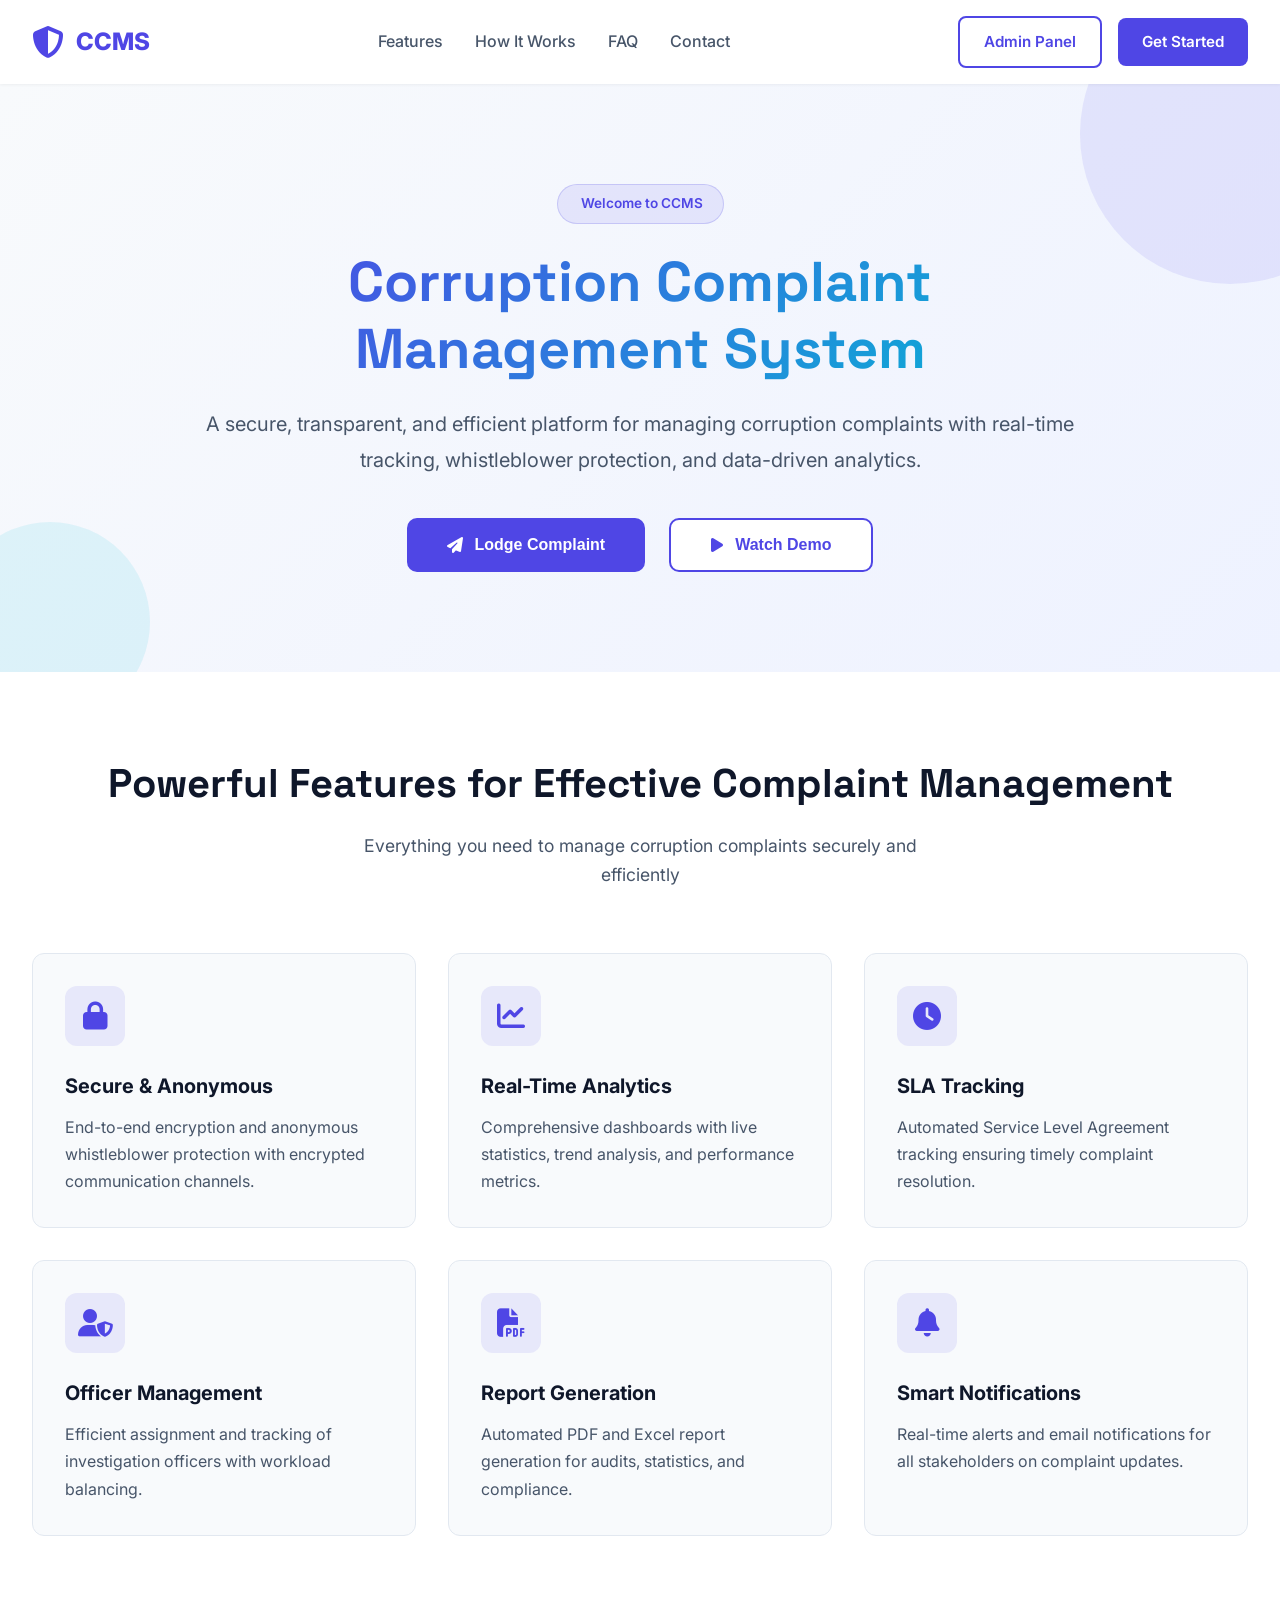
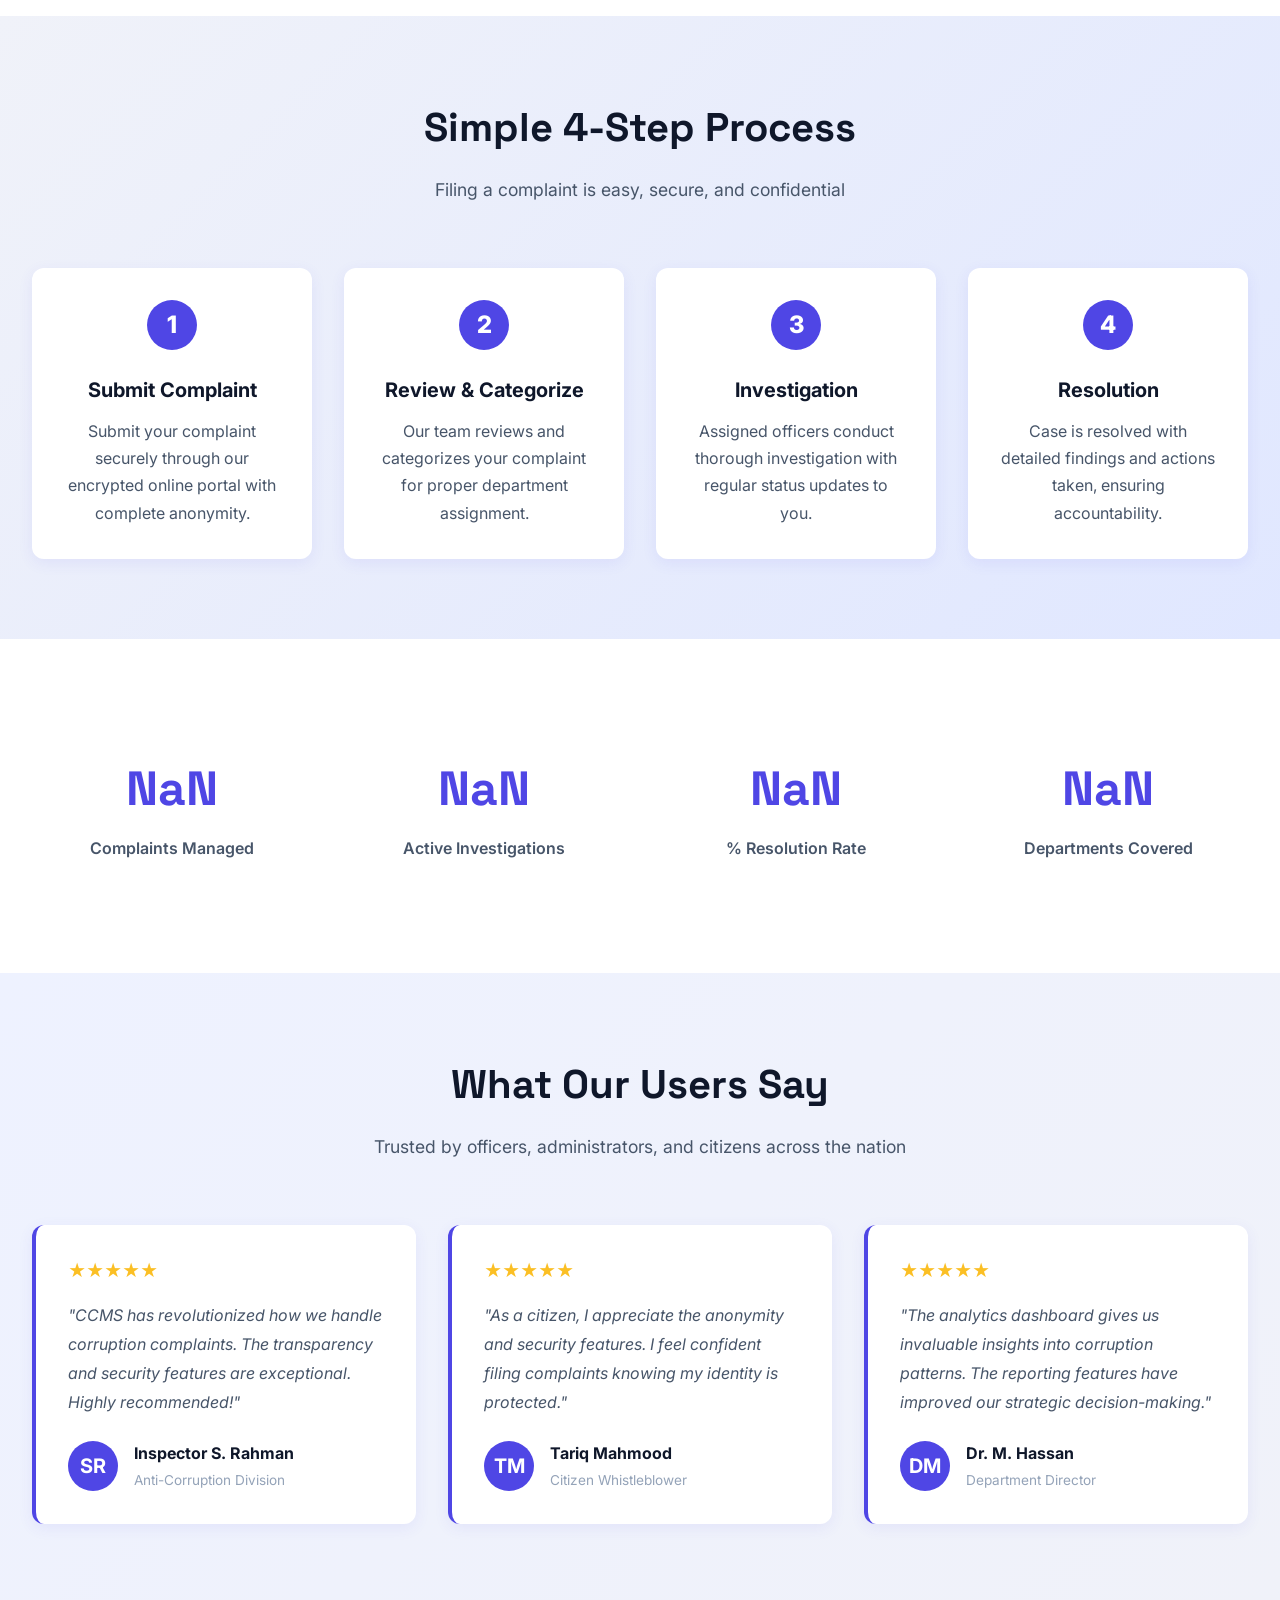
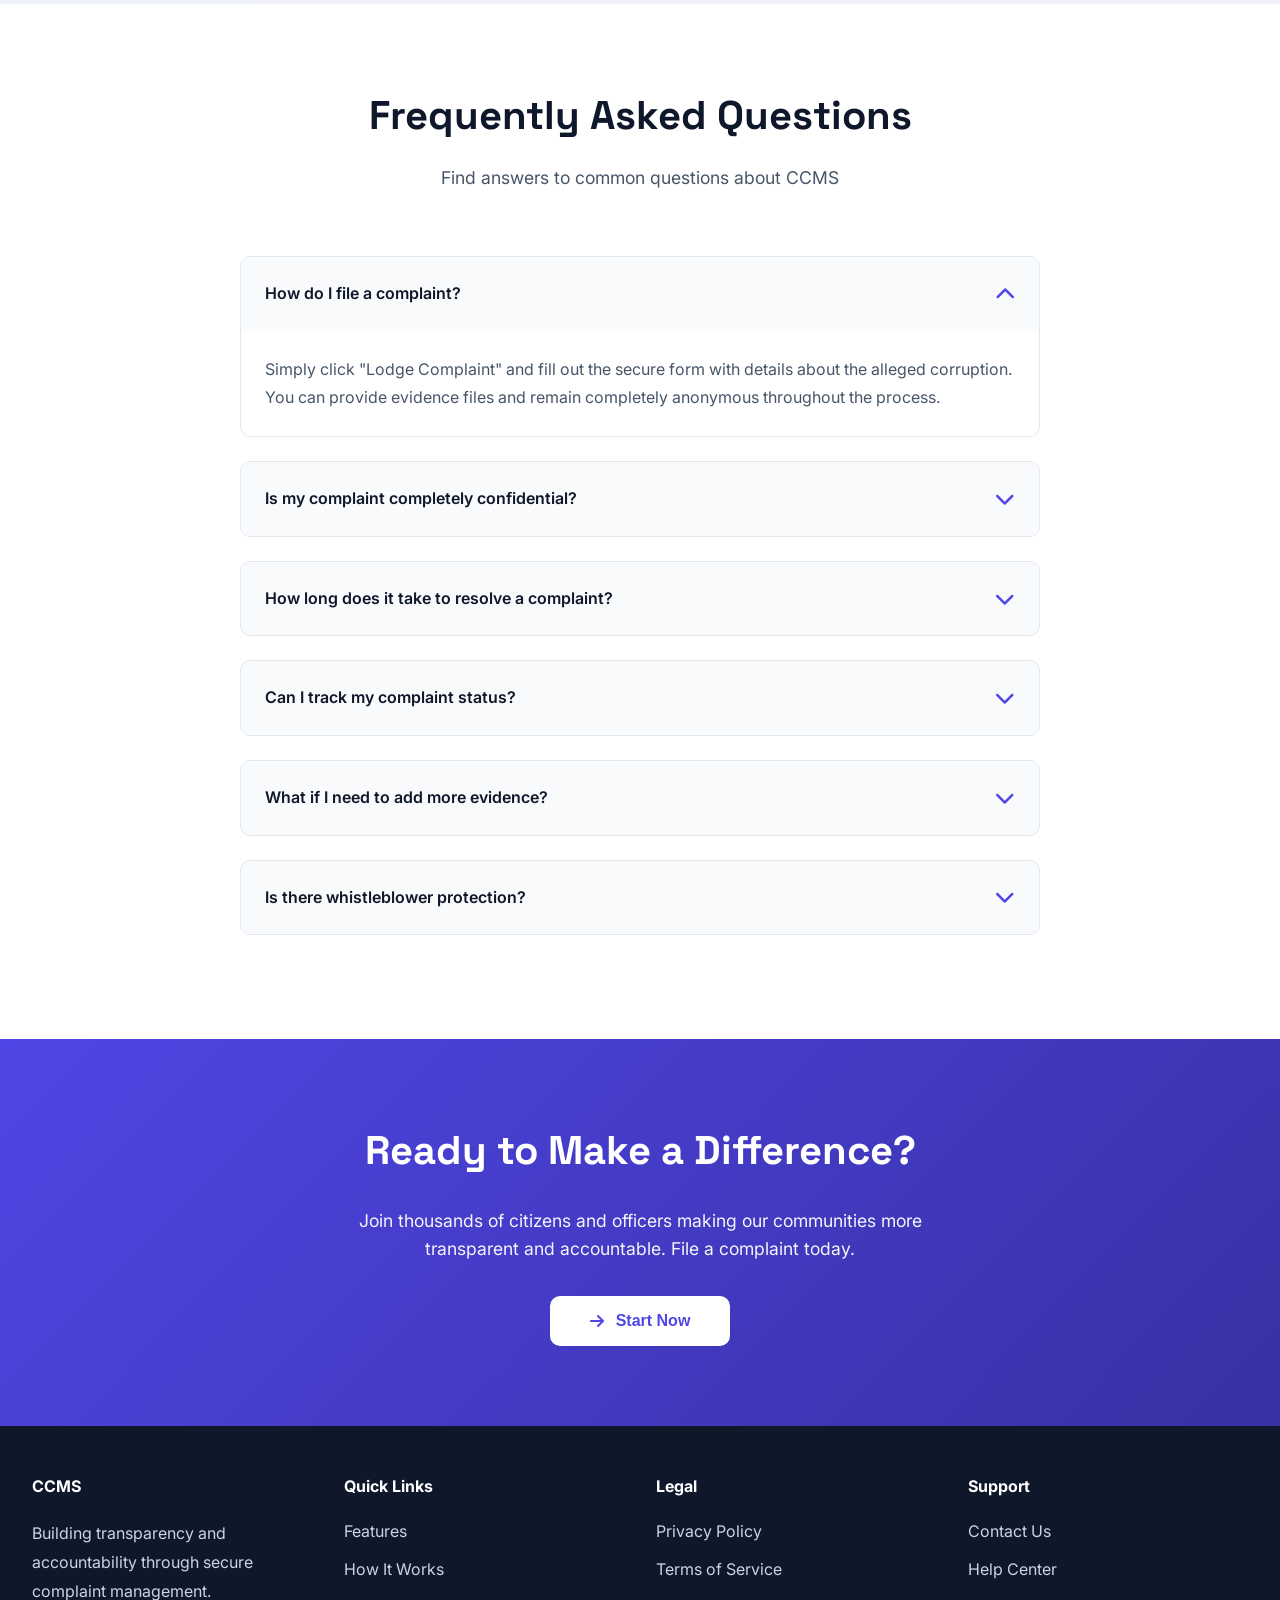
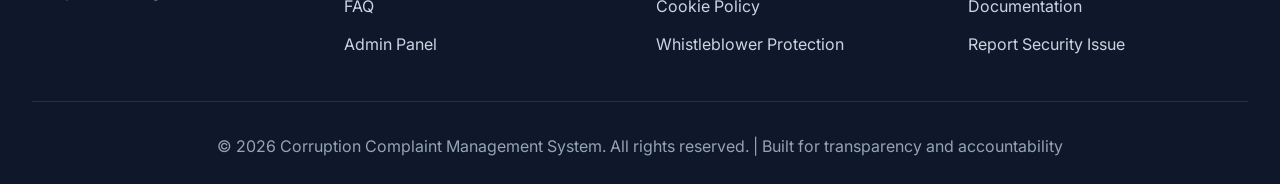
==== index.html @ 70c21d73 "New repo" ====
<!DOCTYPE html>
<html lang="en">
<head>
    <meta charset="UTF-8">
    <meta name="viewport" content="width=device-width, initial-scale=1.0">
    <title>CCMS - Corruption Complaint Management System</title>
    <meta name="description" content="A secure, transparent, and efficient platform for managing and tracking corruption complaints with real-time analytics and secure whistleblower protection.">
    
    <!-- Google Fonts -->
    <link rel="preconnect" href="https://fonts.googleapis.com">
    <link rel="preconnect" href="https://fonts.gstatic.com" crossorigin>
    <link href="https://fonts.googleapis.com/css2?family=Inter:wght@300;400;500;600;700;800;900&family=Space+Grotesk:wght@400;500;600;700&display=swap" rel="stylesheet">
    
    <!-- Font Awesome Icons -->
    <link rel="stylesheet" href="https://cdnjs.cloudflare.com/ajax/libs/font-awesome/6.4.2/css/all.min.css">
    
    <style>
        * {
            margin: 0;
            padding: 0;
            box-sizing: border-box;
        }

        :root {
            --primary: #4f46e5;
            --primary-dark: #3730a3;
            --secondary: #06b6d4;
            --accent: #f43f5e;
            --dark: #0f172a;
            --dark-2: #1e293b;
            --light: #f8fafc;
            --light-2: #e2e8f0;
            --text-1: #0f172a;
            --text-2: #475569;
            --text-3: #94a3b8;
            --success: #10b981;
            --warning: #f59e0b;
            --danger: #f43f5e;
        }

        html {
            scroll-behavior: smooth;
        }

        body {
            font-family: 'Inter', sans-serif;
            color: var(--text-1);
            background: #ffffff;
            line-height: 1.6;
        }

        /* ════════════════════ HEADER/NAVBAR ════════════════════ */
        header {
            background: #ffffff;
            box-shadow: 0 1px 3px rgba(0, 0, 0, 0.05);
            position: sticky;
            top: 0;
            z-index: 1000;
            transition: all 0.3s ease;
        }

        header.scrolled {
            box-shadow: 0 4px 20px rgba(79, 70, 229, 0.1);
        }

        .navbar {
            max-width: 1280px;
            margin: 0 auto;
            display: flex;
            justify-content: space-between;
            align-items: center;
            padding: 1rem 2rem;
        }

        .logo {
            display: flex;
            align-items: center;
            gap: 0.75rem;
            font-size: 1.5rem;
            font-weight: 800;
            color: var(--primary);
            text-decoration: none;
        }

        .logo i {
            font-size: 2rem;
        }

        .nav-links {
            display: flex;
            gap: 2rem;
            list-style: none;
            align-items: center;
        }

        .nav-links a {
            color: var(--text-2);
            text-decoration: none;
            font-weight: 500;
            transition: color 0.3s ease;
            position: relative;
        }

        .nav-links a:hover {
            color: var(--primary);
        }

        .nav-links a::after {
            content: '';
            position: absolute;
            bottom: -5px;
            left: 0;
            width: 0;
            height: 2px;
            background: var(--primary);
            transition: width 0.3s ease;
        }

        .nav-links a:hover::after {
            width: 100%;
        }

        .auth-buttons {
            display: flex;
            gap: 1rem;
            align-items: center;
        }

        .btn {
            padding: 0.75rem 1.5rem;
            border-radius: 8px;
            font-size: 0.95rem;
            font-weight: 600;
            border: none;
            cursor: pointer;
            transition: all 0.3s ease;
            text-decoration: none;
            display: inline-block;
        }

        .btn-primary {
            background: var(--primary);
            color: #fff;
        }

        .btn-primary:hover {
            background: var(--primary-dark);
            transform: translateY(-2px);
            box-shadow: 0 8px 20px rgba(79, 70, 229, 0.3);
        }

        .btn-secondary {
            background: transparent;
            color: var(--primary);
            border: 2px solid var(--primary);
        }

        .btn-secondary:hover {
            background: var(--primary);
            color: #fff;
        }

        .menu-toggle {
            display: none;
            background: none;
            border: none;
            font-size: 1.5rem;
            cursor: pointer;
            color: var(--text-1);
        }

        /* ════════════════════ HERO SECTION ════════════════════ */
        .hero {
            background: linear-gradient(135deg, #f8fafc 0%, #eef2ff 100%);
            padding: 100px 2rem;
            text-align: center;
            position: relative;
            overflow: hidden;
        }

        .hero::before {
            content: '';
            position: absolute;
            width: 300px;
            height: 300px;
            background: rgba(79, 70, 229, 0.1);
            border-radius: 50%;
            top: -100px;
            right: -100px;
            z-index: 0;
        }

        .hero::after {
            content: '';
            position: absolute;
            width: 200px;
            height: 200px;
            background: rgba(6, 182, 212, 0.1);
            border-radius: 50%;
            bottom: -50px;
            left: -50px;
            z-index: 0;
        }

        .hero-content {
            max-width: 900px;
            margin: 0 auto;
            position: relative;
            z-index: 1;
            animation: fadeInUp 0.8s ease;
        }

        .hero-badge {
            display: inline-block;
            background: rgba(79, 70, 229, 0.1);
            color: var(--primary);
            padding: 0.5rem 1.25rem;
            border-radius: 50px;
            font-size: 0.85rem;
            font-weight: 600;
            margin-bottom: 1.5rem;
            border: 1px solid rgba(79, 70, 229, 0.2);
        }

        .hero h1 {
            font-family: 'Space Grotesk', sans-serif;
            font-size: 3.5rem;
            font-weight: 800;
            margin-bottom: 1.5rem;
            line-height: 1.2;
            background: linear-gradient(135deg, var(--primary) 0%, var(--secondary) 100%);
            -webkit-background-clip: text;
            -webkit-text-fill-color: transparent;
            background-clip: text;
        }

        .hero p {
            font-size: 1.25rem;
            color: var(--text-2);
            margin-bottom: 2.5rem;
            line-height: 1.8;
        }

        .hero-buttons {
            display: flex;
            gap: 1.5rem;
            justify-content: center;
            flex-wrap: wrap;
        }

        .cta-button {
            padding: 1rem 2.5rem;
            font-size: 1rem;
            font-weight: 600;
            border-radius: 10px;
            border: none;
            cursor: pointer;
            transition: all 0.3s ease;
            text-decoration: none;
            display: inline-flex;
            align-items: center;
            gap: 0.75rem;
        }

        .cta-primary {
            background: var(--primary);
            color: #fff;
        }

        .cta-primary:hover {
            background: var(--primary-dark);
            transform: translateY(-3px);
            box-shadow: 0 12px 30px rgba(79, 70, 229, 0.4);
        }

        .cta-secondary {
            background: #fff;
            color: var(--primary);
            border: 2px solid var(--primary);
        }

        .cta-secondary:hover {
            background: rgba(79, 70, 229, 0.05);
            transform: translateY(-3px);
        }

        /* ════════════════════ FEATURES SECTION ════════════════════ */
        .features {
            padding: 80px 2rem;
            background: #fff;
        }

        .section-title {
            text-align: center;
            margin-bottom: 4rem;
        }

        .section-title h2 {
            font-family: 'Space Grotesk', sans-serif;
            font-size: 2.5rem;
            font-weight: 800;
            color: var(--text-1);
            margin-bottom: 1rem;
        }

        .section-title p {
            font-size: 1.1rem;
            color: var(--text-2);
            max-width: 600px;
            margin: 0 auto;
        }

        .features-grid {
            max-width: 1280px;
            margin: 0 auto;
            display: grid;
            grid-template-columns: repeat(auto-fit, minmax(300px, 1fr));
            gap: 2rem;
        }

        .feature-card {
            background: #f8fafc;
            padding: 2rem;
            border-radius: 12px;
            border: 1px solid var(--light-2);
            transition: all 0.3s ease;
            cursor: pointer;
        }

        .feature-card:hover {
            transform: translateY(-8px);
            box-shadow: 0 15px 40px rgba(79, 70, 229, 0.1);
            border-color: var(--primary);
        }

        .feature-icon {
            width: 60px;
            height: 60px;
            background: rgba(79, 70, 229, 0.1);
            border-radius: 12px;
            display: flex;
            align-items: center;
            justify-content: center;
            font-size: 1.75rem;
            color: var(--primary);
            margin-bottom: 1.5rem;
        }

        .feature-card h3 {
            font-size: 1.25rem;
            font-weight: 700;
            margin-bottom: 0.75rem;
            color: var(--text-1);
        }

        .feature-card p {
            color: var(--text-2);
            line-height: 1.7;
        }

        /* ════════════════════ HOW IT WORKS ════════════════════ */
        .how-it-works {
            padding: 80px 2rem;
            background: linear-gradient(135deg, #f0f2f9 0%, #e0e7ff 100%);
        }

        .steps-container {
            max-width: 1280px;
            margin: 0 auto;
            display: grid;
            grid-template-columns: repeat(auto-fit, minmax(250px, 1fr));
            gap: 2rem;
            position: relative;
        }

        .step {
            background: #fff;
            padding: 2rem;
            border-radius: 12px;
            text-align: center;
            position: relative;
            z-index: 1;
            box-shadow: 0 4px 15px rgba(79, 70, 229, 0.08);
        }

        .step-number {
            width: 50px;
            height: 50px;
            background: var(--primary);
            color: #fff;
            border-radius: 50%;
            display: flex;
            align-items: center;
            justify-content: center;
            font-size: 1.5rem;
            font-weight: 800;
            margin: 0 auto 1.5rem;
        }

        .step h3 {
            font-size: 1.25rem;
            font-weight: 700;
            margin-bottom: 0.75rem;
            color: var(--text-1);
        }

        .step p {
            color: var(--text-2);
            line-height: 1.7;
        }

        /* ════════════════════ STATS SECTION ════════════════════ */
        .stats {
            padding: 80px 2rem;
            background: #fff;
        }

        .stats-grid {
            max-width: 1280px;
            margin: 0 auto;
            display: grid;
            grid-template-columns: repeat(auto-fit, minmax(250px, 1fr));
            gap: 2rem;
        }

        .stat-card {
            text-align: center;
            padding: 2rem;
        }

        .stat-number {
            font-size: 3rem;
            font-weight: 800;
            color: var(--primary);
            margin-bottom: 0.5rem;
            font-family: 'Space Grotesk', sans-serif;
        }

        .stat-label {
            color: var(--text-2);
            font-size: 1rem;
            font-weight: 600;
        }

        /* ════════════════════ TESTIMONIALS ════════════════════ */
        .testimonials {
            padding: 80px 2rem;
            background: linear-gradient(135deg, #eef2ff 0%, #f0f2f9 100%);
        }

        .testimonials-grid {
            max-width: 1280px;
            margin: 0 auto;
            display: grid;
            grid-template-columns: repeat(auto-fit, minmax(300px, 1fr));
            gap: 2rem;
        }

        .testimonial-card {
            background: #fff;
            padding: 2rem;
            border-radius: 12px;
            box-shadow: 0 4px 15px rgba(79, 70, 229, 0.08);
            border-left: 4px solid var(--primary);
        }

        .stars {
            color: #fbbf24;
            margin-bottom: 1rem;
            font-size: 1.1rem;
        }

        .testimonial-text {
            color: var(--text-2);
            margin-bottom: 1.5rem;
            line-height: 1.8;
            font-style: italic;
        }

        .testimonial-author {
            display: flex;
            align-items: center;
            gap: 1rem;
        }

        .author-avatar {
            width: 50px;
            height: 50px;
            border-radius: 50%;
            background: var(--primary);
            color: #fff;
            display: flex;
            align-items: center;
            justify-content: center;
            font-weight: 700;
            font-size: 1.25rem;
        }

        .author-info h4 {
            font-weight: 700;
            color: var(--text-1);
            margin-bottom: 0.25rem;
        }

        .author-info p {
            font-size: 0.85rem;
            color: var(--text-3);
        }

        /* ════════════════════ FAQ SECTION ════════════════════ */
        .faq {
            padding: 80px 2rem;
            background: #fff;
        }

        .faq-container {
            max-width: 800px;
            margin: 0 auto;
        }

        .faq-item {
            margin-bottom: 1.5rem;
            border: 1px solid var(--light-2);
            border-radius: 10px;
            overflow: hidden;
        }

        .faq-header {
            background: #f8fafc;
            padding: 1.5rem;
            cursor: pointer;
            display: flex;
            justify-content: space-between;
            align-items: center;
            transition: all 0.3s ease;
            font-weight: 600;
            color: var(--text-1);
        }

        .faq-header:hover {
            background: rgba(79, 70, 229, 0.05);
        }

        .faq-icon {
            font-size: 1.25rem;
            transition: transform 0.3s ease;
            color: var(--primary);
        }

        .faq-item.active .faq-icon {
            transform: rotate(180deg);
        }

        .faq-content {
            max-height: 0;
            overflow: hidden;
            transition: max-height 0.3s ease;
            background: #fff;
        }

        .faq-item.active .faq-content {
            max-height: 500px;
        }

        .faq-text {
            padding: 1.5rem;
            color: var(--text-2);
            line-height: 1.8;
        }

        /* ════════════════════ CTA SECTION ════════════════════ */
        .final-cta {
            padding: 80px 2rem;
            background: linear-gradient(135deg, var(--primary) 0%, var(--primary-dark) 100%);
            color: #fff;
            text-align: center;
        }

        .final-cta h2 {
            font-family: 'Space Grotesk', sans-serif;
            font-size: 2.5rem;
            font-weight: 800;
            margin-bottom: 1.5rem;
        }

        .final-cta p {
            font-size: 1.1rem;
            margin-bottom: 2rem;
            opacity: 0.95;
            max-width: 600px;
            margin-left: auto;
            margin-right: auto;
        }

        .final-cta .cta-button {
            background: #fff;
            color: var(--primary);
        }

        .final-cta .cta-button:hover {
            background: #f8fafc;
            transform: translateY(-3px);
            box-shadow: 0 12px 30px rgba(0, 0, 0, 0.2);
        }

        /* ════════════════════ FOOTER ════════════════════ */
        footer {
            background: var(--dark);
            color: #fff;
            padding: 3rem 2rem 1.5rem;
        }

        .footer-content {
            max-width: 1280px;
            margin: 0 auto;
            display: grid;
            grid-template-columns: repeat(auto-fit, minmax(250px, 1fr));
            gap: 2rem;
            margin-bottom: 2rem;
        }

        .footer-section h4 {
            margin-bottom: 1.25rem;
            font-weight: 700;
        }

        .footer-section ul {
            list-style: none;
        }

        .footer-section ul li {
            margin-bottom: 0.75rem;
        }

        .footer-section a {
            color: #cbd5e1;
            text-decoration: none;
            transition: color 0.3s ease;
        }

        .footer-section a:hover {
            color: var(--primary);
        }

        .footer-bottom {
            border-top: 1px solid rgba(255, 255, 255, 0.1);
            padding-top: 2rem;
            text-align: center;
            color: #94a3b8;
        }

        /* ════════════════════ ANIMATIONS ════════════════════ */
        @keyframes fadeInUp {
            from {
                opacity: 0;
                transform: translateY(30px);
            }
            to {
                opacity: 1;
                transform: translateY(0);
            }
        }

        @keyframes slideIn {
            from {
                opacity: 0;
                transform: translateX(-30px);
            }
            to {
                opacity: 1;
                transform: translateX(0);
            }
        }

        .feature-card {
            animation: fadeInUp 0.6s ease forwards;
        }

        .feature-card:nth-child(2) {
            animation-delay: 0.1s;
        }

        .feature-card:nth-child(3) {
            animation-delay: 0.2s;
        }

        .feature-card:nth-child(4) {
            animation-delay: 0.3s;
        }

        .feature-card:nth-child(5) {
            animation-delay: 0.4s;
        }

        .feature-card:nth-child(6) {
            animation-delay: 0.5s;
        }

        /* ════════════════════ RESPONSIVE ════════════════════ */
        @media (max-width: 768px) {
            .nav-links {
                display: none;
            }

            .menu-toggle {
                display: block;
            }

            .hero h1 {
                font-size: 2rem;
            }

            .hero p {
                font-size: 1rem;
            }

            .hero-buttons {
                flex-direction: column;
                align-items: stretch;
            }

            .cta-button {
                justify-content: center;
            }

            .section-title h2 {
                font-size: 1.75rem;
            }

            .final-cta h2 {
                font-size: 1.75rem;
            }

            .navbar {
                padding: 1rem;
            }

            .nav-links {
                gap: 1rem;
            }
        }

        /* ════════════════════ SCROLL ANIMATIONS ════════════════════ */
        .fade-in {
            opacity: 0;
            transform: translateY(30px);
        }

        .fade-in.visible {
            opacity: 1;
            transform: translateY(0);
            transition: all 0.6s ease;
        }
    </style>
</head>
<body>
    <!-- ════════════════════ HEADER ════════════════════ -->
    <header id="header">
        <div class="navbar">
            <a href="#" class="logo">
                <i class="fa-solid fa-shield-halved"></i>
                CCMS
            </a>
            
            <ul class="nav-links">
                <li><a href="#features">Features</a></li>
                <li><a href="#how-it-works">How It Works</a></li>
                <li><a href="#faq">FAQ</a></li>
                <li><a href="#contact">Contact</a></li>
            </ul>

            <div class="auth-buttons">
                <a href="admin/" class="btn btn-secondary">Admin Panel</a>
                <a href="#contact" class="btn btn-primary">Get Started</a>
                <button class="menu-toggle" id="menuToggle">
                    <i class="fa-solid fa-bars"></i>
                </button>
            </div>
        </div>
    </header>

    <!-- ════════════════════ HERO SECTION ════════════════════ -->
    <section class="hero">
        <div class="hero-content">
            <div class="hero-badge">
                <i class="fa-solid fa-sparkles"></i> Welcome to CCMS
            </div>
            <h1>Corruption Complaint Management System</h1>
            <p>A secure, transparent, and efficient platform for managing corruption complaints with real-time tracking, whistleblower protection, and data-driven analytics.</p>
            
            <div class="hero-buttons">
                <button class="cta-button cta-primary" onclick="document.getElementById('contact').scrollIntoView({behavior: 'smooth'})">
                    <i class="fa-solid fa-paper-plane"></i> Lodge Complaint
                </button>
                <button class="cta-button cta-secondary" onclick="alert('Video demo coming soon!')">
                    <i class="fa-solid fa-play"></i> Watch Demo
                </button>
            </div>
        </div>
    </section>

    <!-- ════════════════════ FEATURES SECTION ════════════════════ -->
    <section class="features" id="features">
        <div class="section-title">
            <h2>Powerful Features for Effective Complaint Management</h2>
            <p>Everything you need to manage corruption complaints securely and efficiently</p>
        </div>

        <div class="features-grid">
            <div class="feature-card">
                <div class="feature-icon">
                    <i class="fa-solid fa-lock"></i>
                </div>
                <h3>Secure & Anonymous</h3>
                <p>End-to-end encryption and anonymous whistleblower protection with encrypted communication channels.</p>
            </div>

            <div class="feature-card">
                <div class="feature-icon">
                    <i class="fa-solid fa-chart-line"></i>
                </div>
                <h3>Real-Time Analytics</h3>
                <p>Comprehensive dashboards with live statistics, trend analysis, and performance metrics.</p>
            </div>

            <div class="feature-card">
                <div class="feature-icon">
                    <i class="fa-solid fa-clock"></i>
                </div>
                <h3>SLA Tracking</h3>
                <p>Automated Service Level Agreement tracking ensuring timely complaint resolution.</p>
            </div>

            <div class="feature-card">
                <div class="feature-icon">
                    <i class="fa-solid fa-user-shield"></i>
                </div>
                <h3>Officer Management</h3>
                <p>Efficient assignment and tracking of investigation officers with workload balancing.</p>
            </div>

            <div class="feature-card">
                <div class="feature-icon">
                    <i class="fa-solid fa-file-pdf"></i>
                </div>
                <h3>Report Generation</h3>
                <p>Automated PDF and Excel report generation for audits, statistics, and compliance.</p>
            </div>

            <div class="feature-card">
                <div class="feature-icon">
                    <i class="fa-solid fa-bell"></i>
                </div>
                <h3>Smart Notifications</h3>
                <p>Real-time alerts and email notifications for all stakeholders on complaint updates.</p>
            </div>
        </div>
    </section>

    <!-- ════════════════════ HOW IT WORKS ════════════════════ -->
    <section class="how-it-works" id="how-it-works">
        <div class="section-title">
            <h2>Simple 4-Step Process</h2>
            <p>Filing a complaint is easy, secure, and confidential</p>
        </div>

        <div class="steps-container">
            <div class="step fade-in">
                <div class="step-number">1</div>
                <h3>Submit Complaint</h3>
                <p>Submit your complaint securely through our encrypted online portal with complete anonymity.</p>
            </div>

            <div class="step fade-in">
                <div class="step-number">2</div>
                <h3>Review & Categorize</h3>
                <p>Our team reviews and categorizes your complaint for proper department assignment.</p>
            </div>

            <div class="step fade-in">
                <div class="step-number">3</div>
                <h3>Investigation</h3>
                <p>Assigned officers conduct thorough investigation with regular status updates to you.</p>
            </div>

            <div class="step fade-in">
                <div class="step-number">4</div>
                <h3>Resolution</h3>
                <p>Case is resolved with detailed findings and actions taken, ensuring accountability.</p>
            </div>
        </div>
    </section>

    <!-- ════════════════════ STATS SECTION ════════════════════ -->
    <section class="stats">
        <div class="stats-grid">
            <div class="stat-card fade-in">
                <div class="stat-number" data-target="1482">0</div>
                <div class="stat-label">Complaints Managed</div>
            </div>

            <div class="stat-card fade-in">
                <div class="stat-number" data-target="89">0</div>
                <div class="stat-label">Active Investigations</div>
            </div>

            <div class="stat-card fade-in">
                <div class="stat-number" data-target="84">0</div>
                <div class="stat-label">% Resolution Rate</div>
            </div>

            <div class="stat-card fade-in">
                <div class="stat-number" data-target="18">0</div>
                <div class="stat-label">Departments Covered</div>
            </div>
        </div>
    </section>

    <!-- ════════════════════ TESTIMONIALS ════════════════════ -->
    <section class="testimonials">
        <div class="section-title">
            <h2>What Our Users Say</h2>
            <p>Trusted by officers, administrators, and citizens across the nation</p>
        </div>

        <div class="testimonials-grid">
            <div class="testimonial-card fade-in">
                <div class="stars">★★★★★</div>
                <p class="testimonial-text">"CCMS has revolutionized how we handle corruption complaints. The transparency and security features are exceptional. Highly recommended!"</p>
                <div class="testimonial-author">
                    <div class="author-avatar">SR</div>
                    <div class="author-info">
                        <h4>Inspector S. Rahman</h4>
                        <p>Anti-Corruption Division</p>
                    </div>
                </div>
            </div>

            <div class="testimonial-card fade-in">
                <div class="stars">★★★★★</div>
                <p class="testimonial-text">"As a citizen, I appreciate the anonymity and security features. I feel confident filing complaints knowing my identity is protected."</p>
                <div class="testimonial-author">
                    <div class="author-avatar">TM</div>
                    <div class="author-info">
                        <h4>Tariq Mahmood</h4>
                        <p>Citizen Whistleblower</p>
                    </div>
                </div>
            </div>

            <div class="testimonial-card fade-in">
                <div class="stars">★★★★★</div>
                <p class="testimonial-text">"The analytics dashboard gives us invaluable insights into corruption patterns. The reporting features have improved our strategic decision-making."</p>
                <div class="testimonial-author">
                    <div class="author-avatar">DM</div>
                    <div class="author-info">
                        <h4>Dr. M. Hassan</h4>
                        <p>Department Director</p>
                    </div>
                </div>
            </div>
        </div>
    </section>

    <!-- ════════════════════ FAQ SECTION ════════════════════ -->
    <section class="faq" id="faq">
        <div class="section-title">
            <h2>Frequently Asked Questions</h2>
            <p>Find answers to common questions about CCMS</p>
        </div>

        <div class="faq-container">
            <div class="faq-item active">
                <div class="faq-header">
                    <span>How do I file a complaint?</span>
                    <i class="fa-solid fa-chevron-down faq-icon"></i>
                </div>
                <div class="faq-content">
                    <div class="faq-text">
                        Simply click "Lodge Complaint" and fill out the secure form with details about the alleged corruption. You can provide evidence files and remain completely anonymous throughout the process.
                    </div>
                </div>
            </div>

            <div class="faq-item">
                <div class="faq-header">
                    <span>Is my complaint completely confidential?</span>
                    <i class="fa-solid fa-chevron-down faq-icon"></i>
                </div>
                <div class="faq-content">
                    <div class="faq-text">
                        Yes, our system uses end-to-end encryption and anonymous ID generation. Your personal information is never shared with the public and only authorized personnel can access complaint details.
                    </div>
                </div>
            </div>

            <div class="faq-item">
                <div class="faq-header">
                    <span>How long does it take to resolve a complaint?</span>
                    <i class="fa-solid fa-chevron-down faq-icon"></i>
                </div>
                <div class="faq-content">
                    <div class="faq-text">
                        Resolution time varies based on complexity. We track Service Level Agreements (SLA) for different complaint types. You can monitor progress through your dashboard anytime.
                    </div>
                </div>
            </div>

            <div class="faq-item">
                <div class="faq-header">
                    <span>Can I track my complaint status?</span>
                    <i class="fa-solid fa-chevron-down faq-icon"></i>
                </div>
                <div class="faq-content">
                    <div class="faq-text">
                        Absolutely! You can track your complaint status in real-time using your unique complaint ID. Updates are sent via email and are available on your personal dashboard.
                    </div>
                </div>
            </div>

            <div class="faq-item">
                <div class="faq-header">
                    <span>What if I need to add more evidence?</span>
                    <i class="fa-solid fa-chevron-down faq-icon"></i>
                </div>
                <div class="faq-content">
                    <div class="faq-text">
                        You can upload additional evidence at any time before the investigation concludes. Contact support with your complaint ID and we'll assist you in attaching the files securely.
                    </div>
                </div>
            </div>

            <div class="faq-item">
                <div class="faq-header">
                    <span>Is there whistleblower protection?</span>
                    <i class="fa-solid fa-chevron-down faq-icon"></i>
                </div>
                <div class="faq-content">
                    <div class="faq-text">
                        Yes, we provide comprehensive whistleblower protection including legal safeguards, identity protection, and confidential communication channels to ensure your safety.
                    </div>
                </div>
            </section>
            </div>
        </div>
    </section>

    <!-- ════════════════════ FINAL CTA ════════════════════ -->
    <section class="final-cta" id="contact">
        <h2>Ready to Make a Difference?</h2>
        <p>Join thousands of citizens and officers making our communities more transparent and accountable. File a complaint today.</p>
        <button class="cta-button" onclick="alert('Complaint form coming soon!')">
            <i class="fa-solid fa-arrow-right"></i> Start Now
        </button>
    </section>

    <!-- ════════════════════ FOOTER ════════════════════ -->
    <footer>
        <div class="footer-content">
            <div class="footer-section">
                <h4>CCMS</h4>
                <p style="color: #cbd5e1; line-height: 1.8;">Building transparency and accountability through secure complaint management.</p>
            </div>

            <div class="footer-section">
                <h4>Quick Links</h4>
                <ul>
                    <li><a href="#features">Features</a></li>
                    <li><a href="#how-it-works">How It Works</a></li>
                    <li><a href="#faq">FAQ</a></li>
                    <li><a href="admin/">Admin Panel</a></li>
                </ul>
            </div>

            <div class="footer-section">
                <h4>Legal</h4>
                <ul>
                    <li><a href="#">Privacy Policy</a></li>
                    <li><a href="#">Terms of Service</a></li>
                    <li><a href="#">Cookie Policy</a></li>
                    <li><a href="#">Whistleblower Protection</a></li>
                </ul>
            </div>

            <div class="footer-section">
                <h4>Support</h4>
                <ul>
                    <li><a href="#">Contact Us</a></li>
                    <li><a href="#">Help Center</a></li>
                    <li><a href="#">Documentation</a></li>
                    <li><a href="#">Report Security Issue</a></li>
                </ul>
            </div>
        </div>

        <div class="footer-bottom">
            <p>&copy; 2026 Corruption Complaint Management System. All rights reserved. | Built for transparency and accountability</p>
        </div>
    </footer>

    <!-- ════════════════════ SCRIPTS ════════════════════ -->
    <script>
        // ── Header Scroll Effect ──
        window.addEventListener('scroll', function() {
            const header = document.getElementById('header');
            if (window.scrollY > 50) {
                header.classList.add('scrolled');
            } else {
                header.classList.remove('scrolled');
            }
        });

        // ── FAQ Accordion ──
        document.querySelectorAll('.faq-header').forEach(header => {
            header.addEventListener('click', function() {
                const faqItem = this.parentElement;
                const isActive = faqItem.classList.contains('active');
                
                // Close all items
                document.querySelectorAll('.faq-item').forEach(item => {
                    item.classList.remove('active');
                });
                
                // Open clicked item if it wasn't active
                if (!isActive) {
                    faqItem.classList.add('active');
                }
            });
        });

        // ── Counter Animation ──
        const observerOptions = {
            threshold: 0.5
        };

        const observer = new IntersectionObserver(function(entries) {
            entries.forEach(entry => {
                if (entry.isIntersecting && !entry.target.dataset.animated) {
                    const target = parseInt(entry.target.dataset.target);
                    const element = entry.target.querySelector('.stat-number');
                    let current = 0;
                    const increment = target / 50;
                    
                    const interval = setInterval(() => {
                        current += increment;
                        if (current >= target) {
                            element.textContent = target;
                            clearInterval(interval);
                        } else {
                            element.textContent = Math.floor(current);
                        }
                    }, 20);
                    
                    entry.target.dataset.animated = true;
                }
            });
        }, observerOptions);

        document.querySelectorAll('.stat-card').forEach(card => {
            observer.observe(card);
        });

        // ── Fade In Animation on Scroll ──
        const fadeInObserver = new IntersectionObserver(function(entries) {
            entries.forEach(entry => {
                if (entry.isIntersecting) {
                    entry.target.classList.add('visible');
                }
            });
        }, { threshold: 0.1 });

        document.querySelectorAll('.fade-in').forEach(element => {
            fadeInObserver.observe(element);
        });

        // ── Mobile Menu Toggle ──
        document.getElementById('menuToggle').addEventListener('click', function() {
            const navLinks = document.querySelector('.nav-links');
            navLinks.style.display = navLinks.style.display === 'flex' ? 'none' : 'flex';
        });

        // ── Smooth Scroll ──
        document.querySelectorAll('a[href^="#"]').forEach(anchor => {
            anchor.addEventListener('click', function (e) {
                e.preventDefault();
                const target = document.querySelector(this.getAttribute('href'));
                if (target) {
                    target.scrollIntoView({
                        behavior: 'smooth',
                        block: 'start'
                    });
                }
            });
        });
    </script>
</body>
</html>
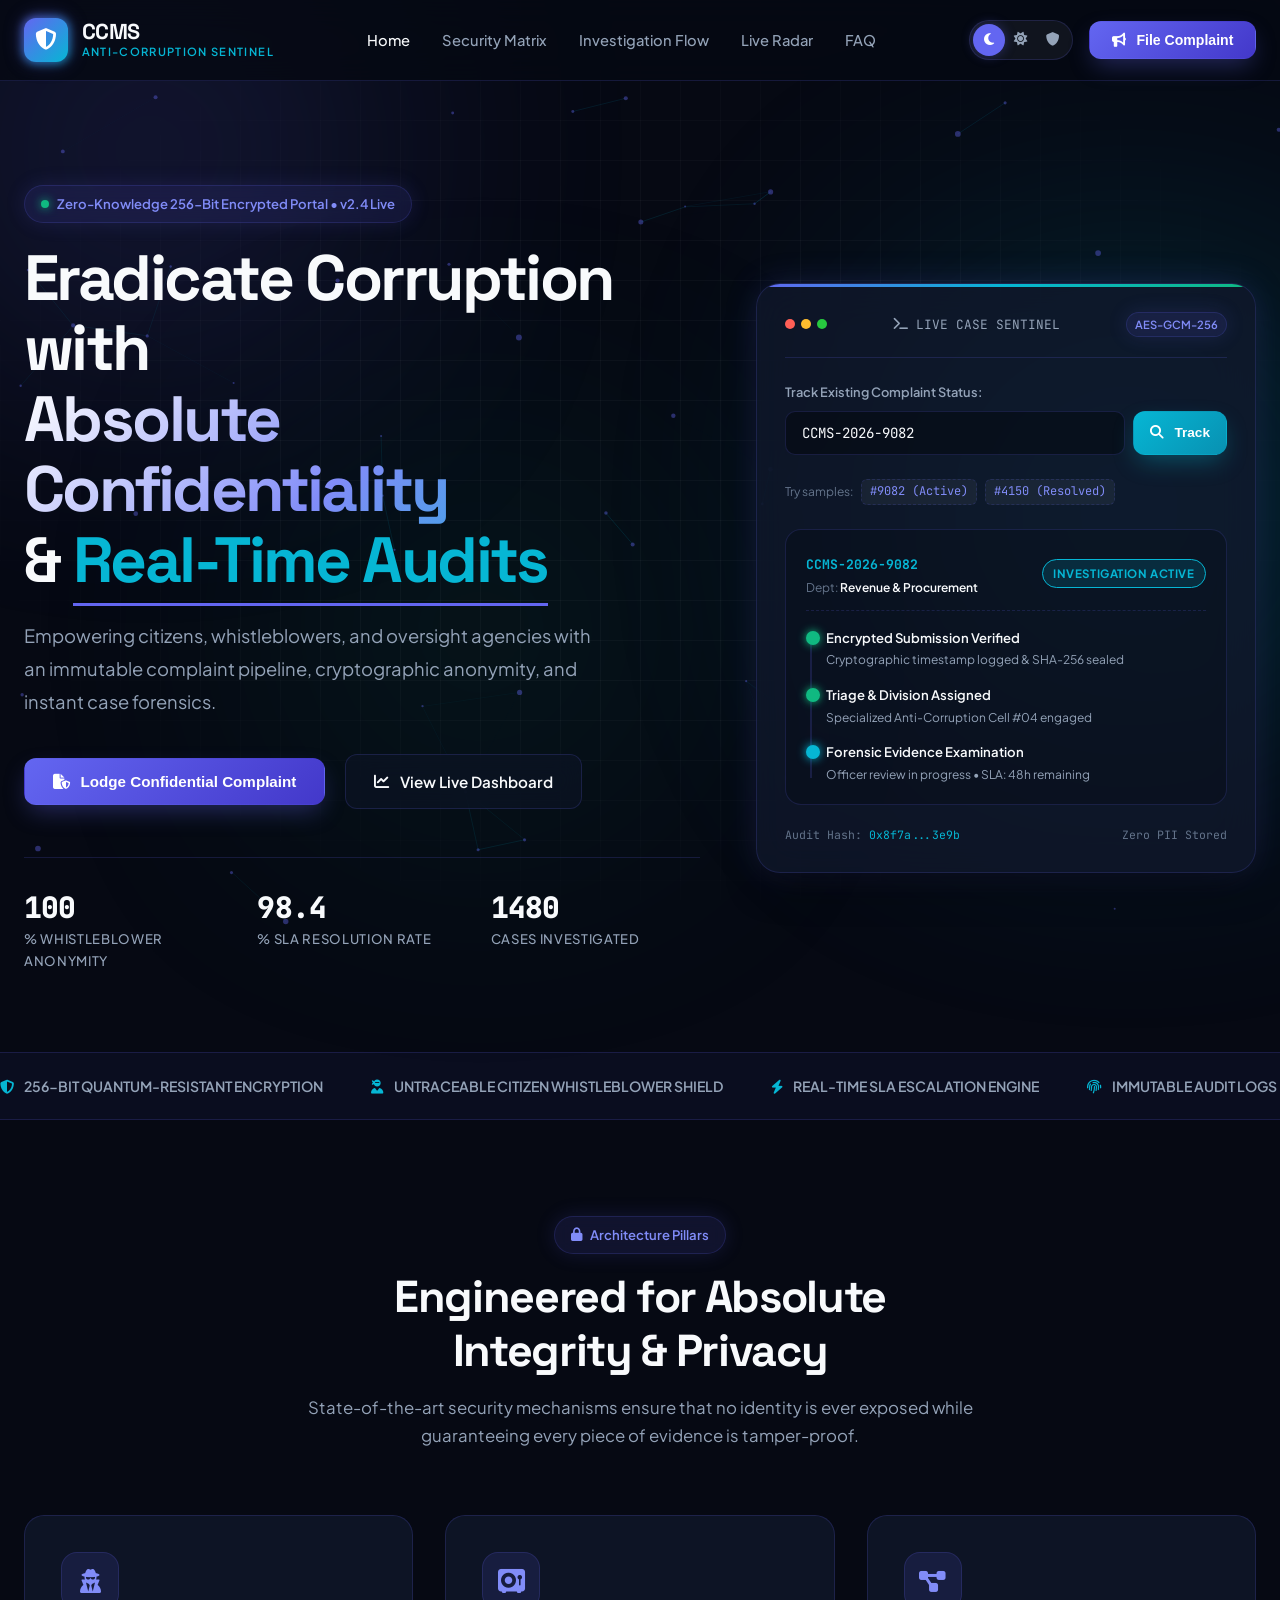
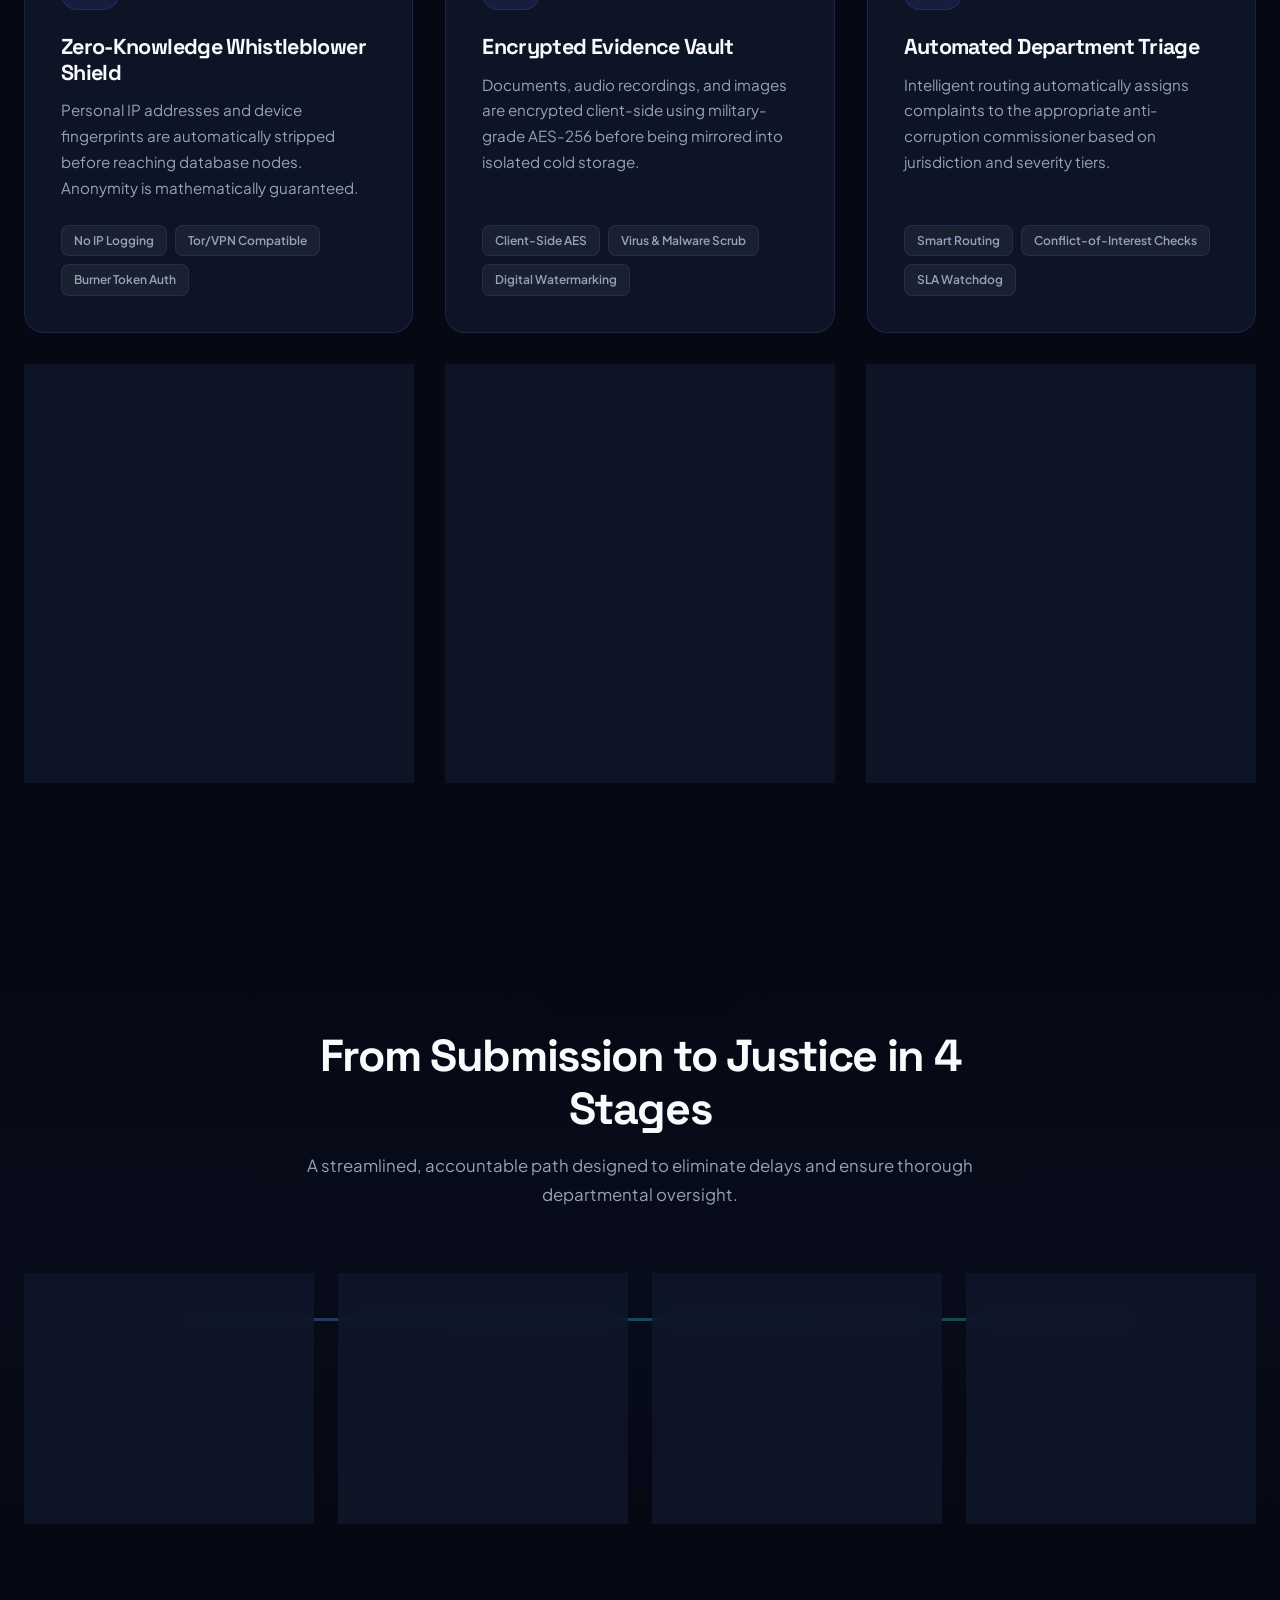
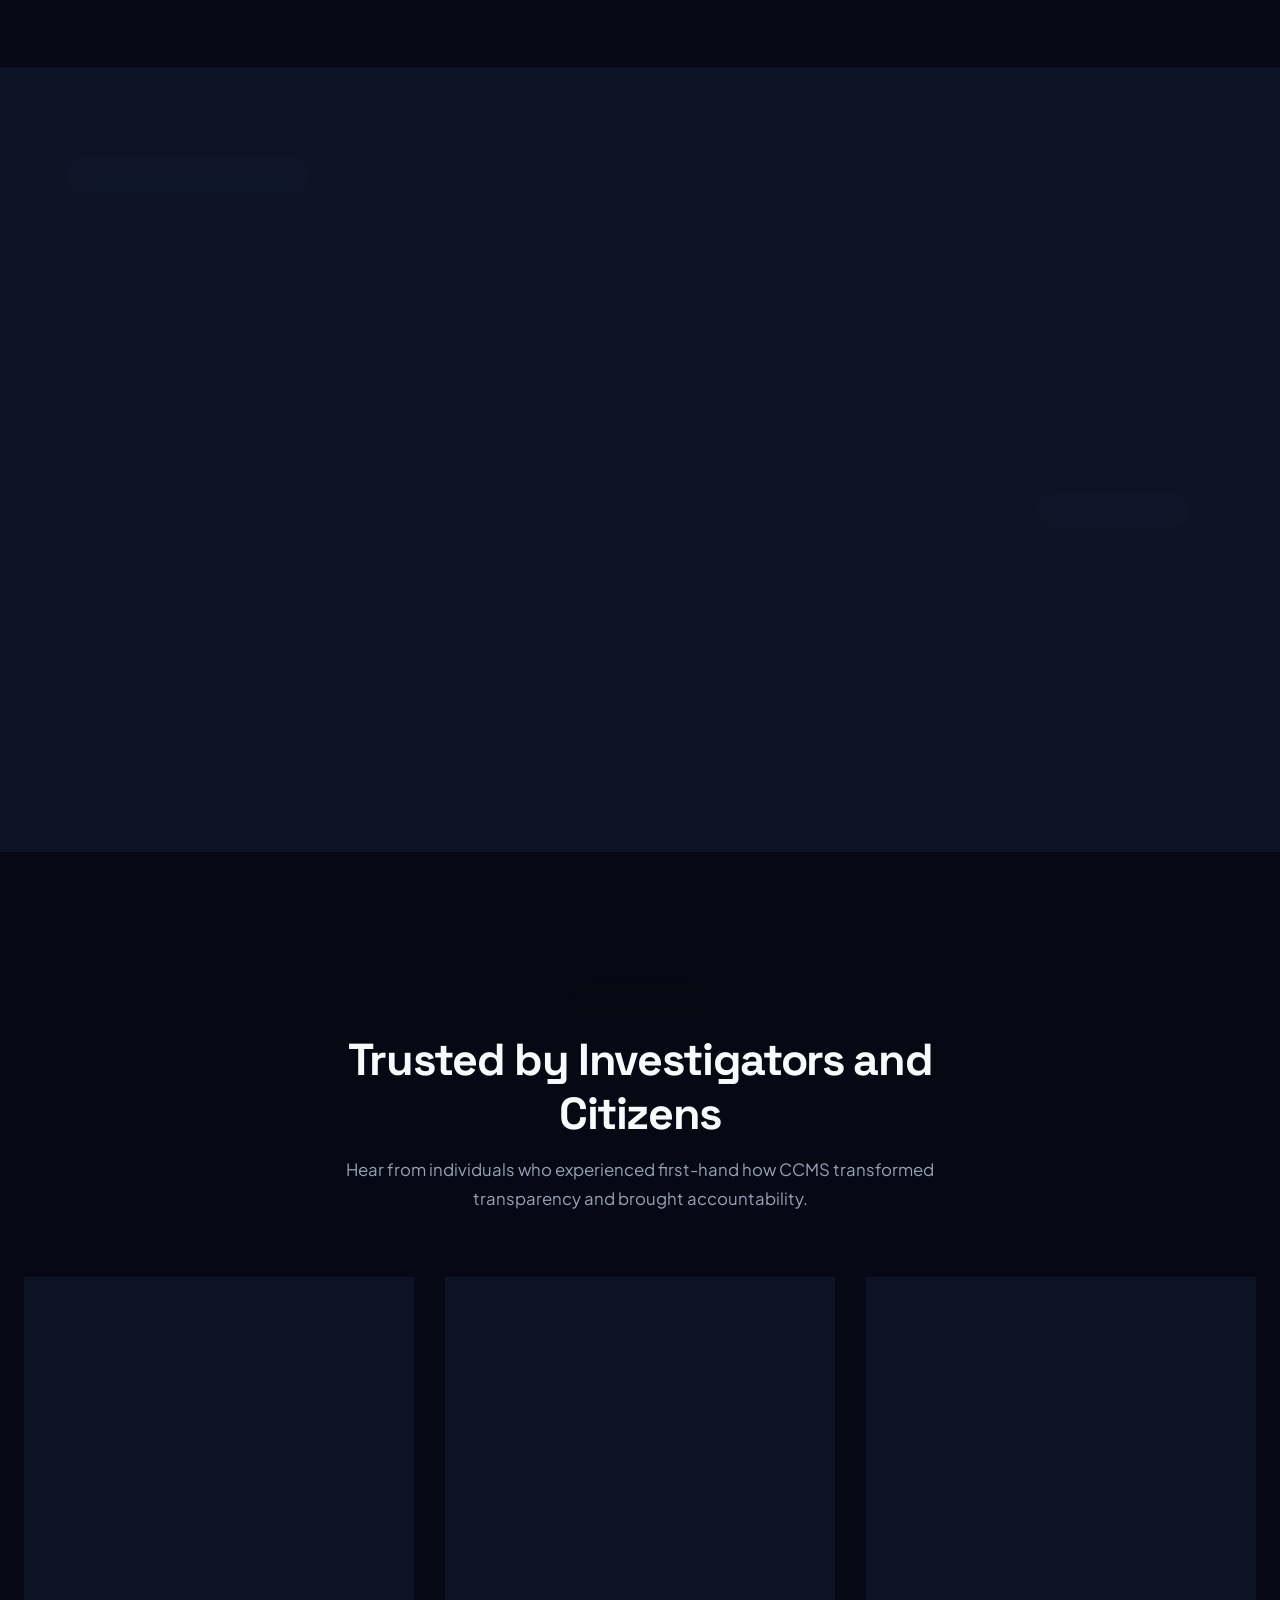
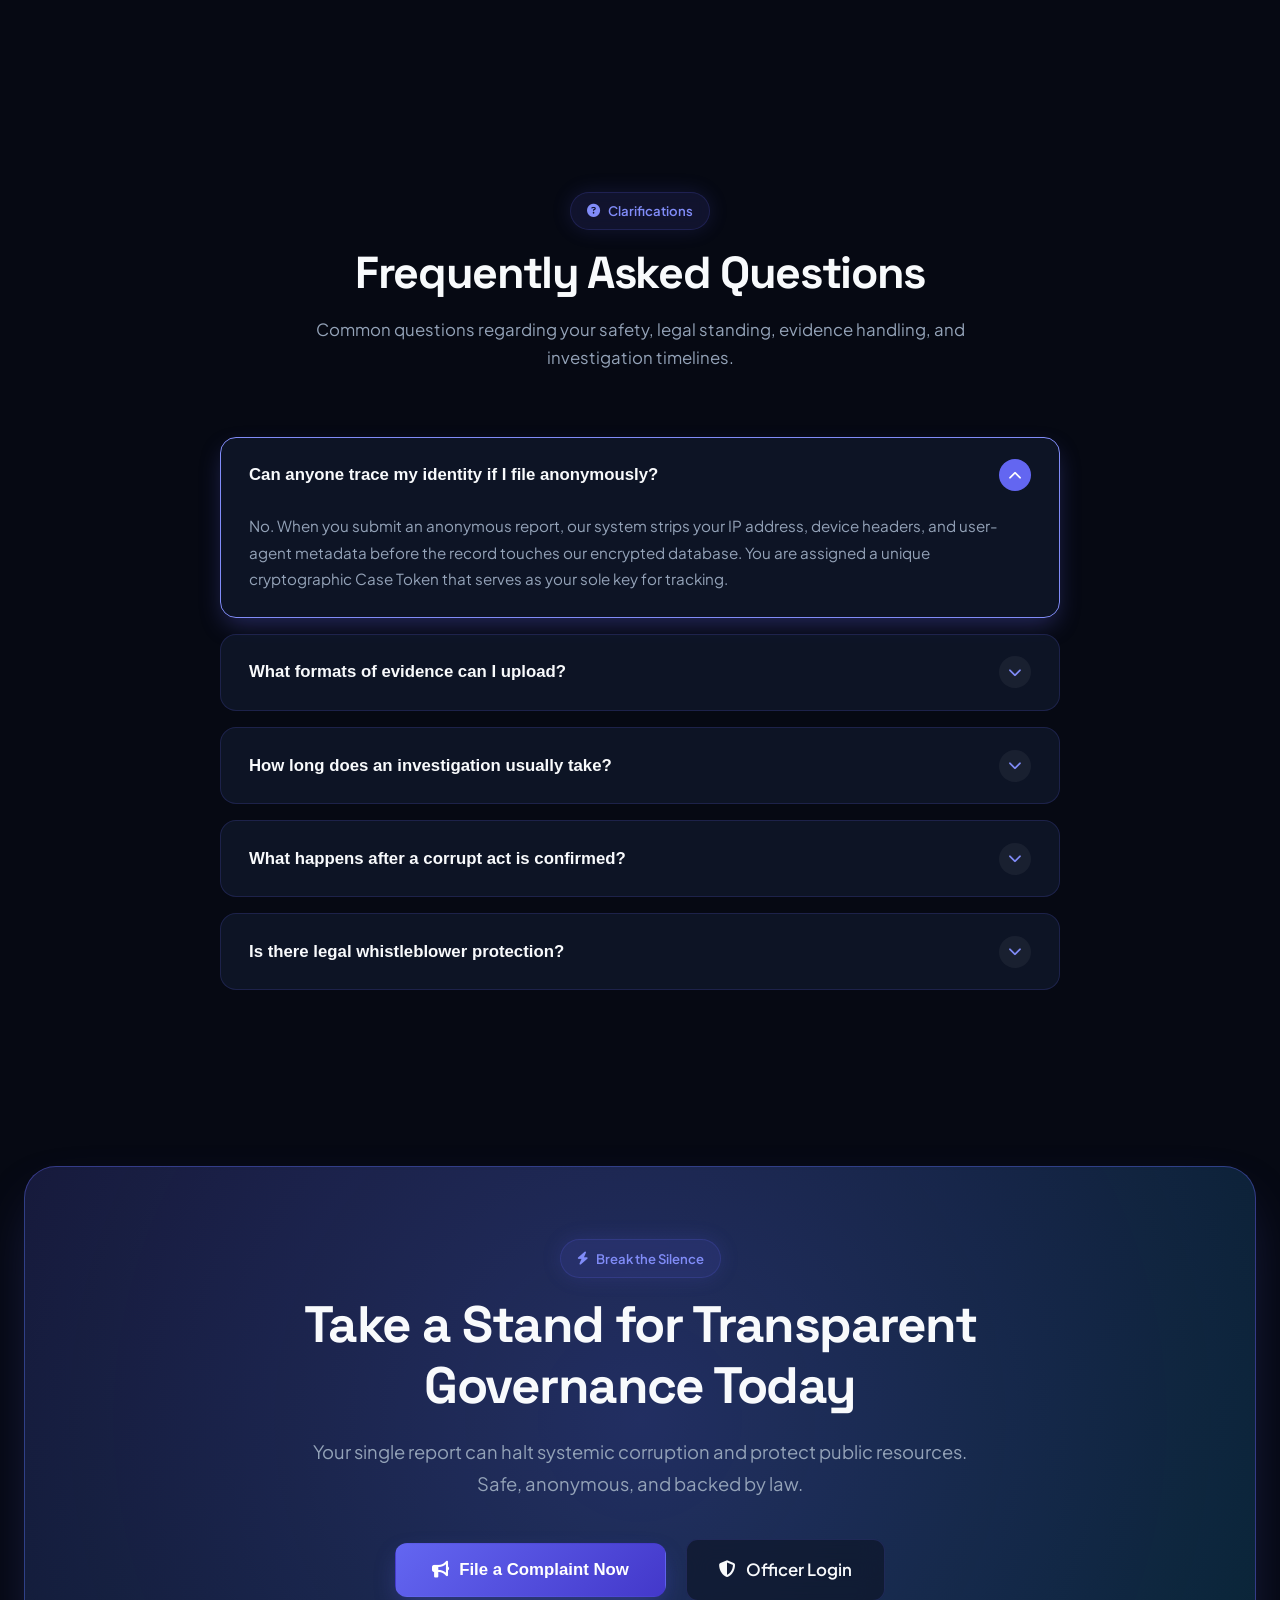
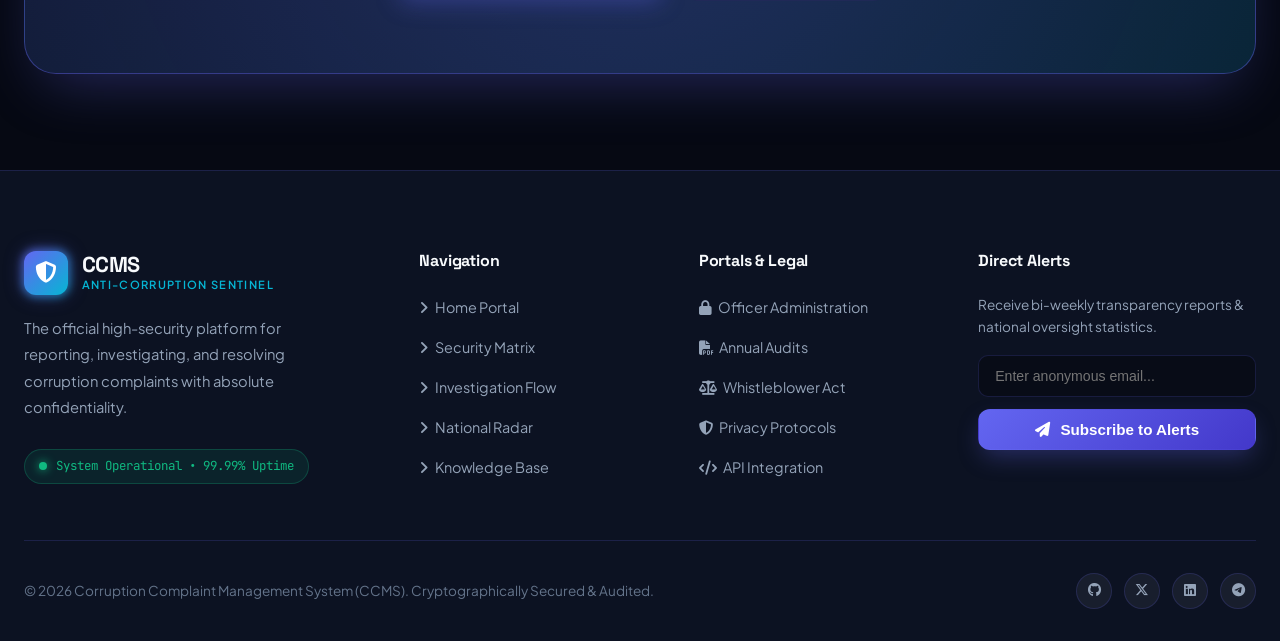
==== commit 1276c256: "feat: implement advanced dark mode system with dynamic CSS variables and global theme support" ====
--- a/index.html
+++ b/index.html
@@ -1,1197 +1,2822 @@
 <!DOCTYPE html>
-<html lang="en">
+<html lang="en" data-theme="dark">
 <head>
     <meta charset="UTF-8">
     <meta name="viewport" content="width=device-width, initial-scale=1.0">
-    <title>CCMS - Corruption Complaint Management System</title>
-    <meta name="description" content="A secure, transparent, and efficient platform for managing and tracking corruption complaints with real-time analytics and secure whistleblower protection.">
-    
+    <title>CCMS - Corruption Complaint Management System | Secure, Anonymous & Transparent</title>
+    <meta name="description" content="Next-Generation National Anti-Corruption & Whistleblower Complaint Platform with 256-bit encryption, real-time case tracking, and automated forensic oversight.">
+
     <!-- Google Fonts -->
     <link rel="preconnect" href="https://fonts.googleapis.com">
     <link rel="preconnect" href="https://fonts.gstatic.com" crossorigin>
-    <link href="https://fonts.googleapis.com/css2?family=Inter:wght@300;400;500;600;700;800;900&family=Space+Grotesk:wght@400;500;600;700&display=swap" rel="stylesheet">
-    
+    <link href="https://fonts.googleapis.com/css2?family=Plus+Jakarta+Sans:wght@300;400;500;600;700;800;900&family=Space+Grotesk:wght@400;500;600;700;800&family=JetBrains+Mono:wght@400;500;600;700&display=swap" rel="stylesheet">
+
     <!-- Font Awesome Icons -->
-    <link rel="stylesheet" href="https://cdnjs.cloudflare.com/ajax/libs/font-awesome/6.4.2/css/all.min.css">
-    
+    <link rel="stylesheet" href="https://cdnjs.cloudflare.com/ajax/libs/font-awesome/6.5.1/css/all.min.css">
+
     <style>
+        /* ══════════════════════ DESIGN SYSTEM & THEME TOKENS ══════════════════════ */
+        :root {
+            /* Midnight Cyber (Default Dark) */
+            --bg-base: #060913;
+            --bg-surface: #0c1222;
+            --bg-card: rgba(16, 24, 45, 0.75);
+            --bg-card-hover: rgba(24, 36, 68, 0.9);
+            --bg-glass: rgba(13, 20, 38, 0.65);
+            --border-color: rgba(99, 102, 241, 0.18);
+            --border-glow: rgba(99, 102, 241, 0.45);
+            
+            --primary: #6366f1;
+            --primary-light: #818cf8;
+            --primary-dark: #4338ca;
+            --primary-glow: rgba(99, 102, 241, 0.35);
+            
+            --cyan: #06b6d4;
+            --cyan-glow: rgba(6, 182, 212, 0.35);
+            --emerald: #10b981;
+            --emerald-glow: rgba(16, 185, 129, 0.35);
+            --amber: #f59e0b;
+            --rose: #f43f5e;
+            
+            --text-main: #f8fafc;
+            --text-muted: #94a3b8;
+            --text-subtle: #64748b;
+            
+            --header-bg: rgba(6, 9, 19, 0.82);
+            --modal-overlay: rgba(3, 7, 18, 0.85);
+            --card-shadow: 0 20px 40px -15px rgba(0, 0, 0, 0.6);
+            --card-glow-shadow: 0 0 35px -5px rgba(99, 102, 241, 0.25);
+            
+            --grid-line: rgba(255, 255, 255, 0.03);
+            --font-sans: 'Plus Jakarta Sans', -apple-system, BlinkMacSystemFont, sans-serif;
+            --font-display: 'Space Grotesk', sans-serif;
+            --font-mono: 'JetBrains Mono', monospace;
+            --transition-smooth: all 0.35s cubic-bezier(0.16, 1, 0.3, 1);
+        }
+
+        [data-theme="light"] {
+            --bg-base: #f8fafc;
+            --bg-surface: #ffffff;
+            --bg-card: rgba(255, 255, 255, 0.85);
+            --bg-card-hover: rgba(255, 255, 255, 0.98);
+            --bg-glass: rgba(255, 255, 255, 0.75);
+            --border-color: rgba(99, 102, 241, 0.15);
+            --border-glow: rgba(99, 102, 241, 0.35);
+            
+            --primary: #4f46e5;
+            --primary-light: #6366f1;
+            --primary-dark: #3730a3;
+            --primary-glow: rgba(79, 70, 229, 0.2);
+            
+            --cyan: #0891b2;
+            --cyan-glow: rgba(8, 145, 178, 0.2);
+            --emerald: #059669;
+            --emerald-glow: rgba(5, 150, 105, 0.2);
+            
+            --text-main: #0f172a;
+            --text-muted: #475569;
+            --text-subtle: #94a3b8;
+            
+            --header-bg: rgba(248, 250, 252, 0.85);
+            --modal-overlay: rgba(15, 23, 42, 0.6);
+            --card-shadow: 0 20px 40px -15px rgba(99, 102, 241, 0.08);
+            --card-glow-shadow: 0 10px 30px -5px rgba(99, 102, 241, 0.15);
+            --grid-line: rgba(0, 0, 0, 0.03);
+        }
+
+        [data-theme="emerald"] {
+            --bg-base: #051410;
+            --bg-surface: #0a241d;
+            --bg-card: rgba(10, 36, 29, 0.8);
+            --bg-card-hover: rgba(15, 52, 42, 0.95);
+            --bg-glass: rgba(10, 36, 29, 0.7);
+            --border-color: rgba(16, 185, 129, 0.25);
+            --border-glow: rgba(16, 185, 129, 0.5);
+            
+            --primary: #10b981;
+            --primary-light: #34d399;
+            --primary-dark: #059669;
+            --primary-glow: rgba(16, 185, 129, 0.35);
+            
+            --cyan: #14b8a6;
+            --cyan-glow: rgba(20, 184, 166, 0.35);
+            --emerald: #10b981;
+            --emerald-glow: rgba(16, 185, 129, 0.35);
+            
+            --text-main: #ecfdf5;
+            --text-muted: #a7f3d0;
+            --text-subtle: #6ee7b7;
+            
+            --header-bg: rgba(5, 20, 16, 0.85);
+            --modal-overlay: rgba(2, 10, 8, 0.85);
+            --card-shadow: 0 20px 40px -15px rgba(0, 0, 0, 0.7);
+            --card-glow-shadow: 0 0 35px -5px rgba(16, 185, 129, 0.3);
+            --grid-line: rgba(16, 185, 129, 0.04);
+        }
+
+        /* ══════════════════════ GLOBAL RESETS & STYLES ══════════════════════ */
         * {
             margin: 0;
             padding: 0;
             box-sizing: border-box;
         }
 
-        :root {
-            --primary: #4f46e5;
-            --primary-dark: #3730a3;
-            --secondary: #06b6d4;
-            --accent: #f43f5e;
-            --dark: #0f172a;
-            --dark-2: #1e293b;
-            --light: #f8fafc;
-            --light-2: #e2e8f0;
-            --text-1: #0f172a;
-            --text-2: #475569;
-            --text-3: #94a3b8;
-            --success: #10b981;
-            --warning: #f59e0b;
-            --danger: #f43f5e;
-        }
-
         html {
             scroll-behavior: smooth;
+            color-scheme: dark;
         }
 
         body {
-            font-family: 'Inter', sans-serif;
-            color: var(--text-1);
-            background: #ffffff;
-            line-height: 1.6;
-        }
-
-        /* ════════════════════ HEADER/NAVBAR ════════════════════ */
+            font-family: var(--font-sans);
+            background-color: var(--bg-base);
+            color: var(--text-main);
+            line-height: 1.65;
+            overflow-x: hidden;
+            position: relative;
+            transition: background-color 0.4s ease, color 0.4s ease;
+        }
+
+        /* Ambient Glow Blobs */
+        .ambient-glow-1, .ambient-glow-2, .ambient-glow-3 {
+            position: fixed;
+            border-radius: 50%;
+            filter: blur(140px);
+            pointer-events: none;
+            z-index: 0;
+            opacity: 0.45;
+            animation: pulseGlow 14s ease-in-out infinite alternate;
+        }
+        .ambient-glow-1 {
+            width: 500px;
+            height: 500px;
+            background: radial-gradient(circle, var(--primary), transparent 70%);
+            top: -100px;
+            left: -100px;
+        }
+        .ambient-glow-2 {
+            width: 600px;
+            height: 600px;
+            background: radial-gradient(circle, var(--cyan), transparent 70%);
+            bottom: 10%;
+            right: -150px;
+            animation-delay: -5s;
+        }
+        .ambient-glow-3 {
+            width: 450px;
+            height: 450px;
+            background: radial-gradient(circle, var(--emerald), transparent 70%);
+            top: 45%;
+            left: 20%;
+            animation-delay: -9s;
+            opacity: 0.25;
+        }
+
+        /* Grid Background Pattern */
+        .grid-overlay {
+            position: fixed;
+            top: 0;
+            left: 0;
+            width: 100vw;
+            height: 100vh;
+            background-image: 
+                linear-gradient(to right, var(--grid-line) 1px, transparent 1px),
+                linear-gradient(to bottom, var(--grid-line) 1px, transparent 1px);
+            background-size: 40px 40px;
+            mask-image: radial-gradient(ellipse at center, rgba(0,0,0,1) 40%, rgba(0,0,0,0) 80%);
+            -webkit-mask-image: radial-gradient(ellipse at center, rgba(0,0,0,1) 40%, rgba(0,0,0,0) 80%);
+            pointer-events: none;
+            z-index: 1;
+        }
+
+        #particleCanvas {
+            position: absolute;
+            top: 0;
+            left: 0;
+            width: 100%;
+            height: 100%;
+            pointer-events: none;
+            z-index: 1;
+        }
+
+        /* Custom Scrollbar */
+        ::-webkit-scrollbar {
+            width: 8px;
+        }
+        ::-webkit-scrollbar-track {
+            background: var(--bg-base);
+        }
+        ::-webkit-scrollbar-thumb {
+            background: var(--primary-dark);
+            border-radius: 4px;
+        }
+        ::-webkit-scrollbar-thumb:hover {
+            background: var(--primary-light);
+        }
+
+        /* ══════════════════════ TYPOGRAPHY & UTILITIES ══════════════════════ */
+        h1, h2, h3, h4, h5, h6 {
+            font-family: var(--font-display);
+            font-weight: 700;
+            letter-spacing: -0.03em;
+            line-height: 1.2;
+        }
+
+        .gradient-text {
+            background: linear-gradient(135deg, #ffffff 0%, var(--primary-light) 50%, var(--cyan) 100%);
+            -webkit-background-clip: text;
+            -webkit-text-fill-color: transparent;
+            display: inline-block;
+        }
+        [data-theme="light"] .gradient-text {
+            background: linear-gradient(135deg, #0f172a 0%, var(--primary) 50%, var(--cyan) 100%);
+            -webkit-background-clip: text;
+            -webkit-text-fill-color: transparent;
+        }
+        [data-theme="emerald"] .gradient-text {
+            background: linear-gradient(135deg, #ffffff 0%, var(--emerald) 50%, var(--cyan) 100%);
+            -webkit-background-clip: text;
+            -webkit-text-fill-color: transparent;
+        }
+
+        .container {
+            max-width: 1280px;
+            margin: 0 auto;
+            padding: 0 1.5rem;
+            position: relative;
+            z-index: 2;
+        }
+
+        .badge-pill {
+            display: inline-flex;
+            align-items: center;
+            gap: 0.5rem;
+            padding: 0.45rem 1rem;
+            border-radius: 9999px;
+            font-size: 0.82rem;
+            font-weight: 600;
+            background: rgba(99, 102, 241, 0.12);
+            border: 1px solid var(--border-color);
+            color: var(--primary-light);
+            backdrop-filter: blur(8px);
+            box-shadow: 0 0 20px rgba(99, 102, 241, 0.15);
+        }
+
+        .live-dot {
+            width: 8px;
+            height: 8px;
+            border-radius: 50%;
+            background: var(--emerald);
+            box-shadow: 0 0 10px var(--emerald);
+            animation: liveBlink 1.8s infinite;
+        }
+
+        /* ══════════════════════ BUTTONS ══════════════════════ */
+        .btn {
+            display: inline-flex;
+            align-items: center;
+            justify-content: center;
+            gap: 0.65rem;
+            padding: 0.85rem 1.75rem;
+            font-size: 0.95rem;
+            font-weight: 600;
+            border-radius: 12px;
+            text-decoration: none;
+            cursor: pointer;
+            transition: var(--transition-smooth);
+            border: 1px solid transparent;
+            position: relative;
+            overflow: hidden;
+            z-index: 1;
+        }
+
+        .btn-primary {
+            background: linear-gradient(135deg, var(--primary) 0%, var(--primary-dark) 100%);
+            color: #ffffff;
+            box-shadow: 0 10px 25px -5px var(--primary-glow);
+        }
+        .btn-primary::before {
+            content: '';
+            position: absolute;
+            top: 0; left: -100%;
+            width: 100%; height: 100%;
+            background: linear-gradient(90deg, transparent, rgba(255,255,255,0.25), transparent);
+            transition: 0.6s;
+            z-index: -1;
+        }
+        .btn-primary:hover {
+            transform: translateY(-3px) scale(1.02);
+            box-shadow: 0 15px 35px -5px var(--primary-glow);
+            color: #ffffff;
+        }
+        .btn-primary:hover::before {
+            left: 100%;
+        }
+
+        .btn-secondary {
+            background: var(--bg-glass);
+            color: var(--text-main);
+            border: 1px solid var(--border-color);
+            backdrop-filter: blur(12px);
+        }
+        .btn-secondary:hover {
+            background: var(--bg-card-hover);
+            border-color: var(--border-glow);
+            color: var(--primary-light);
+            transform: translateY(-3px);
+            box-shadow: var(--card-glow-shadow);
+        }
+
+        .btn-cyan {
+            background: linear-gradient(135deg, var(--cyan) 0%, #0891b2 100%);
+            color: #ffffff;
+            box-shadow: 0 10px 25px -5px var(--cyan-glow);
+        }
+        .btn-cyan:hover {
+            transform: translateY(-3px) scale(1.02);
+            box-shadow: 0 15px 35px -5px var(--cyan-glow);
+            color: #fff;
+        }
+
+        /* ══════════════════════ NAVBAR ══════════════════════ */
         header {
-            background: #ffffff;
-            box-shadow: 0 1px 3px rgba(0, 0, 0, 0.05);
             position: sticky;
             top: 0;
-            z-index: 1000;
-            transition: all 0.3s ease;
+            z-index: 100;
+            background: var(--header-bg);
+            backdrop-filter: blur(16px);
+            -webkit-backdrop-filter: blur(16px);
+            border-bottom: 1px solid var(--border-color);
+            transition: var(--transition-smooth);
         }
 
         header.scrolled {
-            box-shadow: 0 4px 20px rgba(79, 70, 229, 0.1);
+            box-shadow: 0 10px 30px -10px rgba(0,0,0,0.5);
+            border-bottom-color: var(--border-glow);
         }
 
         .navbar {
-            max-width: 1280px;
-            margin: 0 auto;
-            display: flex;
+            display: flex;
+            align-items: center;
             justify-content: space-between;
-            align-items: center;
-            padding: 1rem 2rem;
-        }
-
-        .logo {
-            display: flex;
-            align-items: center;
-            gap: 0.75rem;
-            font-size: 1.5rem;
+            height: 80px;
+        }
+
+        .brand-logo {
+            display: flex;
+            align-items: center;
+            gap: 0.85rem;
+            text-decoration: none;
+            color: var(--text-main);
+        }
+
+        .logo-icon-box {
+            width: 44px;
+            height: 44px;
+            border-radius: 12px;
+            background: linear-gradient(135deg, var(--primary) 0%, var(--cyan) 100%);
+            display: flex;
+            align-items: center;
+            justify-content: center;
+            color: #ffffff;
+            font-size: 1.35rem;
+            box-shadow: 0 0 20px var(--primary-glow);
+            position: relative;
+        }
+        .logo-icon-box::after {
+            content: '';
+            position: absolute;
+            inset: -2px;
+            border-radius: 14px;
+            background: linear-gradient(135deg, var(--primary), var(--cyan));
+            z-index: -1;
+            filter: blur(4px);
+            opacity: 0.7;
+        }
+
+        .brand-text h1 {
+            font-size: 1.35rem;
             font-weight: 800;
-            color: var(--primary);
-            text-decoration: none;
-        }
-
-        .logo i {
-            font-size: 2rem;
-        }
-
-        .nav-links {
-            display: flex;
+            margin: 0;
+            letter-spacing: -0.02em;
+        }
+        .brand-text span {
+            font-size: 0.7rem;
+            font-weight: 600;
+            text-transform: uppercase;
+            letter-spacing: 0.12em;
+            color: var(--cyan);
+            display: block;
+            margin-top: -3px;
+        }
+
+        .nav-menu {
+            display: flex;
+            align-items: center;
             gap: 2rem;
             list-style: none;
-            align-items: center;
-        }
-
-        .nav-links a {
-            color: var(--text-2);
+        }
+
+        .nav-link {
             text-decoration: none;
+            color: var(--text-muted);
+            font-size: 0.92rem;
             font-weight: 500;
-            transition: color 0.3s ease;
+            transition: var(--transition-smooth);
             position: relative;
-        }
-
-        .nav-links a:hover {
-            color: var(--primary);
-        }
-
-        .nav-links a::after {
+            padding: 0.5rem 0;
+        }
+        .nav-link:hover, .nav-link.active {
+            color: var(--text-main);
+        }
+        .nav-link::after {
             content: '';
             position: absolute;
-            bottom: -5px;
+            bottom: 0;
             left: 0;
             width: 0;
             height: 2px;
+            background: linear-gradient(90deg, var(--primary), var(--cyan));
+            transition: var(--transition-smooth);
+            border-radius: 2px;
+        }
+        .nav-link:hover::after {
+            width: 100%;
+        }
+
+        .nav-actions {
+            display: flex;
+            align-items: center;
+            gap: 1rem;
+        }
+
+        /* Theme Selector Dropdown / Buttons */
+        .theme-switcher {
+            display: flex;
+            align-items: center;
+            background: rgba(255, 255, 255, 0.05);
+            border: 1px solid var(--border-color);
+            border-radius: 9999px;
+            padding: 3px;
+        }
+        .theme-btn {
+            background: transparent;
+            border: none;
+            color: var(--text-muted);
+            width: 32px;
+            height: 32px;
+            border-radius: 50%;
+            display: flex;
+            align-items: center;
+            justify-content: center;
+            cursor: pointer;
+            font-size: 0.85rem;
+            transition: var(--transition-smooth);
+        }
+        .theme-btn.active {
             background: var(--primary);
-            transition: width 0.3s ease;
-        }
-
-        .nav-links a:hover::after {
-            width: 100%;
-        }
-
-        .auth-buttons {
-            display: flex;
-            gap: 1rem;
-            align-items: center;
-        }
-
-        .btn {
-            padding: 0.75rem 1.5rem;
-            border-radius: 8px;
-            font-size: 0.95rem;
-            font-weight: 600;
-            border: none;
+            color: #ffffff;
+            box-shadow: 0 0 12px var(--primary-glow);
+        }
+
+        .mobile-toggle {
+            display: none;
+            background: transparent;
+            border: 1px solid var(--border-color);
+            color: var(--text-main);
+            width: 40px;
+            height: 40px;
+            border-radius: 10px;
+            font-size: 1.2rem;
             cursor: pointer;
-            transition: all 0.3s ease;
-            text-decoration: none;
-            display: inline-block;
-        }
-
-        .btn-primary {
+        }
+
+        /* ══════════════════════ HERO SECTION ══════════════════════ */
+        .hero-section {
+            padding: 6.5rem 0 5rem;
+            position: relative;
+            overflow: hidden;
+        }
+
+        .hero-grid {
+            display: grid;
+            grid-template-columns: 1.15fr 0.85fr;
+            gap: 3.5rem;
+            align-items: center;
+        }
+
+        .hero-content {
+            position: relative;
+            z-index: 2;
+        }
+
+        .hero-title {
+            font-size: clamp(2.6rem, 5vw, 4.2rem);
+            font-weight: 800;
+            line-height: 1.1;
+            margin: 1.25rem 0 1.5rem;
+            letter-spacing: -0.04em;
+        }
+
+        .typewriter-word {
+            color: var(--cyan);
+            border-bottom: 3px solid var(--primary);
+            padding-bottom: 2px;
+        }
+
+        .hero-description {
+            font-size: 1.15rem;
+            color: var(--text-muted);
+            max-width: 580px;
+            line-height: 1.8;
+            margin-bottom: 2.25rem;
+        }
+
+        .hero-cta-group {
+            display: flex;
+            align-items: center;
+            flex-wrap: wrap;
+            gap: 1.25rem;
+            margin-bottom: 3rem;
+        }
+
+        .hero-stats-row {
+            display: grid;
+            grid-template-columns: repeat(3, 1fr);
+            gap: 1.5rem;
+            padding-top: 2rem;
+            border-top: 1px solid var(--border-color);
+        }
+
+        .hero-stat-item h3 {
+            font-size: 1.85rem;
+            font-weight: 800;
+            color: var(--text-main);
+            font-family: var(--font-mono);
+        }
+        .hero-stat-item p {
+            font-size: 0.82rem;
+            color: var(--text-muted);
+            font-weight: 500;
+            text-transform: uppercase;
+            letter-spacing: 0.05em;
+            margin-top: 0.2rem;
+        }
+
+        /* ── Hero Interactive Terminal Card ── */
+        .hero-interactive-box {
+            position: relative;
+            z-index: 2;
+        }
+
+        .terminal-card {
+            background: var(--bg-card);
+            border: 1px solid var(--border-color);
+            border-radius: 24px;
+            padding: 1.75rem;
+            backdrop-filter: blur(20px);
+            -webkit-backdrop-filter: blur(20px);
+            box-shadow: var(--card-shadow), var(--card-glow-shadow);
+            position: relative;
+            overflow: hidden;
+            transition: transform 0.2s ease-out;
+            transform-style: preserve-3d;
+        }
+
+        .terminal-card::before {
+            content: '';
+            position: absolute;
+            top: 0;
+            left: 0;
+            right: 0;
+            height: 3px;
+            background: linear-gradient(90deg, var(--primary), var(--cyan), var(--emerald));
+        }
+
+        .terminal-header {
+            display: flex;
+            align-items: center;
+            justify-content: space-between;
+            padding-bottom: 1.25rem;
+            border-bottom: 1px solid var(--border-color);
+            margin-bottom: 1.5rem;
+        }
+
+        .mac-dots {
+            display: flex;
+            gap: 6px;
+        }
+        .mac-dot {
+            width: 10px;
+            height: 10px;
+            border-radius: 50%;
+        }
+        .dot-red { background: #ff5f56; }
+        .dot-yellow { background: #ffbd2e; }
+        .dot-green { background: #27c93f; }
+
+        .terminal-title {
+            font-family: var(--font-mono);
+            font-size: 0.8rem;
+            color: var(--text-muted);
+            display: flex;
+            align-items: center;
+            gap: 0.5rem;
+        }
+
+        /* Live Tracker Widget in Hero */
+        .tracker-input-wrapper {
+            display: flex;
+            gap: 0.5rem;
+            margin-bottom: 1.5rem;
+        }
+
+        .tracker-input {
+            flex: 1;
+            background: rgba(0, 0, 0, 0.35);
+            border: 1px solid var(--border-color);
+            border-radius: 10px;
+            padding: 0.75rem 1rem;
+            color: var(--text-main);
+            font-family: var(--font-mono);
+            font-size: 0.88rem;
+            outline: none;
+            transition: var(--transition-smooth);
+        }
+        [data-theme="light"] .tracker-input {
+            background: rgba(240, 245, 255, 0.8);
+        }
+        .tracker-input:focus {
+            border-color: var(--cyan);
+            box-shadow: 0 0 15px var(--cyan-glow);
+        }
+
+        .tracker-quick-tags {
+            display: flex;
+            align-items: center;
+            gap: 0.5rem;
+            font-size: 0.75rem;
+            color: var(--text-subtle);
+            margin-bottom: 1.5rem;
+        }
+        .quick-tag {
+            background: rgba(255, 255, 255, 0.05);
+            border: 1px dashed var(--border-color);
+            padding: 2px 8px;
+            border-radius: 6px;
+            cursor: pointer;
+            font-family: var(--font-mono);
+            color: var(--primary-light);
+            transition: var(--transition-smooth);
+        }
+        .quick-tag:hover {
             background: var(--primary);
             color: #fff;
-        }
-
-        .btn-primary:hover {
-            background: var(--primary-dark);
-            transform: translateY(-2px);
-            box-shadow: 0 8px 20px rgba(79, 70, 229, 0.3);
-        }
-
-        .btn-secondary {
+            border-color: var(--primary);
+        }
+
+        /* Case Live Timeline Result */
+        .case-result-display {
+            background: rgba(0, 0, 0, 0.2);
+            border: 1px solid var(--border-color);
+            border-radius: 16px;
+            padding: 1.25rem;
+        }
+        [data-theme="light"] .case-result-display {
+            background: rgba(245, 247, 250, 0.9);
+        }
+
+        .case-meta-header {
+            display: flex;
+            align-items: center;
+            justify-content: space-between;
+            margin-bottom: 1rem;
+            padding-bottom: 0.75rem;
+            border-bottom: 1px dashed var(--border-color);
+        }
+
+        .case-id-badge {
+            font-family: var(--font-mono);
+            font-size: 0.82rem;
+            font-weight: 700;
+            color: var(--cyan);
+        }
+
+        .case-status-badge {
+            padding: 0.25rem 0.65rem;
+            border-radius: 9999px;
+            font-size: 0.72rem;
+            font-weight: 700;
+            text-transform: uppercase;
+            letter-spacing: 0.05em;
+        }
+        .status-investigating {
+            background: rgba(6, 182, 212, 0.15);
+            color: var(--cyan);
+            border: 1px solid var(--cyan);
+        }
+        .status-resolved {
+            background: rgba(16, 185, 129, 0.15);
+            color: var(--emerald);
+            border: 1px solid var(--emerald);
+        }
+
+        .mini-timeline {
+            display: flex;
+            flex-direction: column;
+            gap: 0.85rem;
+            position: relative;
+            padding-left: 1.25rem;
+        }
+        .mini-timeline::before {
+            content: '';
+            position: absolute;
+            left: 4px;
+            top: 6px;
+            bottom: 6px;
+            width: 2px;
+            background: var(--border-color);
+        }
+
+        .timeline-node {
+            position: relative;
+            font-size: 0.82rem;
+        }
+        .timeline-node::before {
+            content: '';
+            position: absolute;
+            left: -1.25rem;
+            top: 4px;
+            width: 10px;
+            height: 10px;
+            border-radius: 50%;
+            background: var(--bg-surface);
+            border: 2px solid var(--primary-light);
+        }
+        .timeline-node.done::before {
+            background: var(--emerald);
+            border-color: var(--emerald);
+            box-shadow: 0 0 8px var(--emerald);
+        }
+        .timeline-node.active::before {
+            background: var(--cyan);
+            border-color: var(--cyan);
+            box-shadow: 0 0 10px var(--cyan);
+            animation: pulseNode 1.5s infinite;
+        }
+
+        .timeline-node strong {
+            display: block;
+            color: var(--text-main);
+            font-weight: 600;
+        }
+        .timeline-node span {
+            color: var(--text-muted);
+            font-size: 0.75rem;
+        }
+
+        /* ══════════════════════ TICKER MARQUEE ══════════════════════ */
+        .marquee-section {
+            padding: 1.25rem 0;
+            background: rgba(99, 102, 241, 0.05);
+            border-top: 1px solid var(--border-color);
+            border-bottom: 1px solid var(--border-color);
+            overflow: hidden;
+            white-space: nowrap;
+            position: relative;
+        }
+
+        .marquee-track {
+            display: inline-flex;
+            gap: 3rem;
+            animation: scrollMarquee 25s linear infinite;
+        }
+        .marquee-track:hover {
+            animation-play-state: paused;
+        }
+
+        .marquee-item {
+            display: inline-flex;
+            align-items: center;
+            gap: 0.65rem;
+            font-size: 0.88rem;
+            font-weight: 600;
+            color: var(--text-muted);
+        }
+        .marquee-item i {
+            color: var(--cyan);
+        }
+
+        /* ══════════════════════ SECTION HEADERS ══════════════════════ */
+        .section-header {
+            text-align: center;
+            max-width: 680px;
+            margin: 0 auto 4rem;
+        }
+
+        .section-header .badge-pill {
+            margin-bottom: 1rem;
+        }
+
+        .section-title {
+            font-size: clamp(2rem, 3.5vw, 2.85rem);
+            font-weight: 800;
+            margin-bottom: 1rem;
+            letter-spacing: -0.03em;
+        }
+
+        .section-subtitle {
+            color: var(--text-muted);
+            font-size: 1.05rem;
+            line-height: 1.7;
+        }
+
+        /* ══════════════════════ PILLARS / MATRIX SECTION ══════════════════════ */
+        .security-section {
+            padding: 6rem 0;
+            position: relative;
+        }
+
+        .security-grid {
+            display: grid;
+            grid-template-columns: repeat(auto-fit, minmax(340px, 1fr));
+            gap: 2rem;
+        }
+
+        .security-card {
+            background: var(--bg-card);
+            border: 1px solid var(--border-color);
+            border-radius: 20px;
+            padding: 2.25rem;
+            position: relative;
+            overflow: hidden;
+            transition: var(--transition-smooth);
+            backdrop-filter: blur(12px);
+            display: flex;
+            flex-direction: column;
+            justify-content: space-between;
+        }
+
+        .security-card::after {
+            content: '';
+            position: absolute;
+            inset: 0;
+            background: radial-gradient(circle at top right, var(--primary-glow), transparent 60%);
+            opacity: 0;
+            transition: var(--transition-smooth);
+            pointer-events: none;
+        }
+
+        .security-card:hover {
+            transform: translateY(-8px);
+            border-color: var(--border-glow);
+            box-shadow: var(--card-glow-shadow);
+        }
+        .security-card:hover::after {
+            opacity: 1;
+        }
+
+        .card-icon-bubble {
+            width: 58px;
+            height: 58px;
+            border-radius: 16px;
+            background: rgba(99, 102, 241, 0.12);
+            border: 1px solid var(--border-color);
+            display: flex;
+            align-items: center;
+            justify-content: center;
+            font-size: 1.5rem;
+            color: var(--primary-light);
+            margin-bottom: 1.5rem;
+            transition: var(--transition-smooth);
+        }
+        .security-card:hover .card-icon-bubble {
+            background: var(--primary);
+            color: #ffffff;
+            transform: scale(1.1) rotate(5deg);
+            box-shadow: 0 0 20px var(--primary-glow);
+        }
+
+        .security-card h3 {
+            font-size: 1.35rem;
+            margin-bottom: 0.75rem;
+            color: var(--text-main);
+        }
+
+        .security-card p {
+            color: var(--text-muted);
+            font-size: 0.95rem;
+            line-height: 1.7;
+            margin-bottom: 1.5rem;
+        }
+
+        .feature-tag-list {
+            display: flex;
+            flex-wrap: wrap;
+            gap: 0.5rem;
+            list-style: none;
+            margin-top: auto;
+        }
+
+        .feature-tag-list li {
+            font-size: 0.75rem;
+            font-weight: 600;
+            padding: 0.3rem 0.75rem;
+            border-radius: 8px;
+            background: rgba(255, 255, 255, 0.05);
+            border: 1px solid var(--border-color);
+            color: var(--text-muted);
+        }
+
+        /* ══════════════════════ INTERACTIVE HOW IT WORKS ══════════════════════ */
+        .process-section {
+            padding: 6rem 0;
+            background: linear-gradient(180deg, transparent 0%, rgba(99, 102, 241, 0.03) 50%, transparent 100%);
+            position: relative;
+        }
+
+        .process-timeline-container {
+            display: grid;
+            grid-template-columns: repeat(4, 1fr);
+            gap: 1.5rem;
+            position: relative;
+            margin-top: 3rem;
+        }
+
+        .process-timeline-container::before {
+            content: '';
+            position: absolute;
+            top: 45px;
+            left: 10%;
+            right: 10%;
+            height: 3px;
+            background: linear-gradient(90deg, var(--primary), var(--cyan), var(--emerald));
+            z-index: 0;
+            opacity: 0.4;
+        }
+
+        .process-step-card {
+            background: var(--bg-card);
+            border: 1px solid var(--border-color);
+            border-radius: 20px;
+            padding: 2rem 1.5rem;
+            text-align: center;
+            position: relative;
+            z-index: 1;
+            backdrop-filter: blur(10px);
+            transition: var(--transition-smooth);
+        }
+
+        .process-step-card:hover {
+            transform: translateY(-8px);
+            border-color: var(--cyan);
+            box-shadow: 0 15px 30px -10px var(--cyan-glow);
+        }
+
+        .step-index-circle {
+            width: 60px;
+            height: 60px;
+            border-radius: 50%;
+            background: var(--bg-surface);
+            border: 2px solid var(--primary);
+            display: flex;
+            align-items: center;
+            justify-content: center;
+            font-size: 1.35rem;
+            font-weight: 800;
+            color: var(--primary-light);
+            margin: 0 auto 1.5rem;
+            box-shadow: 0 0 20px var(--primary-glow);
+            transition: var(--transition-smooth);
+        }
+        .process-step-card:hover .step-index-circle {
+            background: var(--primary);
+            color: #ffffff;
+            transform: scale(1.1);
+        }
+
+        .process-step-card h3 {
+            font-size: 1.15rem;
+            margin-bottom: 0.65rem;
+        }
+
+        .process-step-card p {
+            font-size: 0.88rem;
+            color: var(--text-muted);
+            line-height: 1.6;
+        }
+
+        /* ══════════════════════ LIVE ANALYTICS RADAR ══════════════════════ */
+        .analytics-preview-section {
+            padding: 6rem 0;
+        }
+
+        .dashboard-glass-wrapper {
+            background: var(--bg-card);
+            border: 1px solid var(--border-color);
+            border-radius: 28px;
+            padding: 2.5rem;
+            backdrop-filter: blur(20px);
+            box-shadow: var(--card-shadow), var(--card-glow-shadow);
+        }
+
+        .radar-top-bar {
+            display: flex;
+            align-items: center;
+            justify-content: space-between;
+            flex-wrap: wrap;
+            gap: 1rem;
+            margin-bottom: 2rem;
+            padding-bottom: 1.5rem;
+            border-bottom: 1px solid var(--border-color);
+        }
+
+        .radar-stats-grid {
+            display: grid;
+            grid-template-columns: repeat(4, 1fr);
+            gap: 1.5rem;
+            margin-bottom: 2.5rem;
+        }
+
+        .radar-mini-card {
+            background: rgba(0, 0, 0, 0.25);
+            border: 1px solid var(--border-color);
+            border-radius: 16px;
+            padding: 1.5rem;
+            transition: var(--transition-smooth);
+        }
+        [data-theme="light"] .radar-mini-card {
+            background: rgba(255, 255, 255, 0.7);
+        }
+        .radar-mini-card:hover {
+            border-color: var(--primary-light);
+            transform: translateY(-4px);
+        }
+
+        .radar-icon-val {
+            display: flex;
+            align-items: center;
+            justify-content: space-between;
+            margin-bottom: 0.5rem;
+        }
+        .radar-val {
+            font-size: 2rem;
+            font-weight: 800;
+            font-family: var(--font-mono);
+            color: var(--text-main);
+        }
+
+        .radar-growth {
+            font-size: 0.78rem;
+            font-weight: 700;
+            padding: 0.2rem 0.5rem;
+            border-radius: 6px;
+        }
+        .growth-up { background: rgba(16, 185, 129, 0.15); color: var(--emerald); }
+        .growth-cyan { background: rgba(6, 182, 212, 0.15); color: var(--cyan); }
+
+        .radar-label {
+            font-size: 0.85rem;
+            color: var(--text-muted);
+            font-weight: 500;
+        }
+
+        /* Live Activity Stream in Dashboard */
+        .live-stream-box {
+            background: rgba(0, 0, 0, 0.2);
+            border: 1px solid var(--border-color);
+            border-radius: 16px;
+            padding: 1.5rem;
+        }
+        [data-theme="light"] .live-stream-box {
+            background: rgba(255, 255, 255, 0.5);
+        }
+
+        .stream-header {
+            display: flex;
+            align-items: center;
+            justify-content: space-between;
+            margin-bottom: 1.25rem;
+        }
+        .stream-header h4 {
+            font-size: 1rem;
+            display: flex;
+            align-items: center;
+            gap: 0.5rem;
+        }
+
+        .stream-items-list {
+            display: flex;
+            flex-direction: column;
+            gap: 0.85rem;
+        }
+
+        .stream-row {
+            display: flex;
+            align-items: center;
+            justify-content: space-between;
+            padding: 0.75rem 1rem;
+            border-radius: 10px;
+            background: rgba(255, 255, 255, 0.03);
+            border: 1px solid var(--border-color);
+            font-size: 0.85rem;
+            transition: var(--transition-smooth);
+        }
+        .stream-row:hover {
+            background: rgba(255, 255, 255, 0.06);
+            border-color: var(--border-glow);
+        }
+
+        .stream-left {
+            display: flex;
+            align-items: center;
+            gap: 0.85rem;
+        }
+        .stream-badge {
+            font-family: var(--font-mono);
+            font-size: 0.75rem;
+            color: var(--cyan);
+            font-weight: 700;
+        }
+
+        .stream-time {
+            font-family: var(--font-mono);
+            font-size: 0.75rem;
+            color: var(--text-subtle);
+        }
+
+        /* ══════════════════════ TESTIMONIALS / VERIFIED TRUST ══════════════════════ */
+        .testimonials-section {
+            padding: 6rem 0;
+        }
+
+        .testimonial-slider-grid {
+            display: grid;
+            grid-template-columns: repeat(auto-fit, minmax(340px, 1fr));
+            gap: 2rem;
+        }
+
+        .testimonial-card {
+            background: var(--bg-card);
+            border: 1px solid var(--border-color);
+            border-radius: 20px;
+            padding: 2.25rem;
+            display: flex;
+            flex-direction: column;
+            justify-content: space-between;
+            position: relative;
+            backdrop-filter: blur(12px);
+            transition: var(--transition-smooth);
+        }
+
+        .testimonial-card:hover {
+            transform: translateY(-6px);
+            border-color: var(--border-glow);
+            box-shadow: var(--card-glow-shadow);
+        }
+
+        .rating-stars {
+            color: #fbbf24;
+            font-size: 0.95rem;
+            margin-bottom: 1.25rem;
+            display: flex;
+            gap: 3px;
+        }
+
+        .testimonial-quote {
+            font-size: 0.98rem;
+            color: var(--text-main);
+            line-height: 1.75;
+            margin-bottom: 1.75rem;
+            font-style: italic;
+        }
+
+        .author-box {
+            display: flex;
+            align-items: center;
+            gap: 1rem;
+        }
+
+        .author-avatar {
+            width: 48px;
+            height: 48px;
+            border-radius: 50%;
+            background: linear-gradient(135deg, var(--primary), var(--cyan));
+            display: flex;
+            align-items: center;
+            justify-content: center;
+            font-weight: 700;
+            color: #ffffff;
+            font-size: 1.1rem;
+            box-shadow: 0 0 15px var(--primary-glow);
+        }
+
+        .author-info h4 {
+            font-size: 0.95rem;
+            font-weight: 700;
+            margin-bottom: 0.2rem;
+        }
+        .author-info p {
+            font-size: 0.8rem;
+            color: var(--text-muted);
+        }
+
+        /* ══════════════════════ FAQ ACCORDION ══════════════════════ */
+        .faq-section {
+            padding: 6rem 0;
+        }
+
+        .faq-accordion-box {
+            max-width: 840px;
+            margin: 0 auto;
+            display: flex;
+            flex-direction: column;
+            gap: 1rem;
+        }
+
+        .faq-card {
+            background: var(--bg-card);
+            border: 1px solid var(--border-color);
+            border-radius: 16px;
+            overflow: hidden;
+            transition: var(--transition-smooth);
+        }
+
+        .faq-card.active {
+            border-color: var(--primary-light);
+            box-shadow: 0 10px 25px -5px var(--primary-glow);
+        }
+
+        .faq-btn {
+            width: 100%;
+            padding: 1.35rem 1.75rem;
             background: transparent;
-            color: var(--primary);
-            border: 2px solid var(--primary);
-        }
-
-        .btn-secondary:hover {
+            border: none;
+            display: flex;
+            align-items: center;
+            justify-content: space-between;
+            font-size: 1.05rem;
+            font-weight: 600;
+            color: var(--text-main);
+            cursor: pointer;
+            text-align: left;
+            transition: var(--transition-smooth);
+        }
+        .faq-btn:hover {
+            color: var(--primary-light);
+        }
+
+        .faq-chevron {
+            width: 32px;
+            height: 32px;
+            border-radius: 50%;
+            background: rgba(255, 255, 255, 0.05);
+            display: flex;
+            align-items: center;
+            justify-content: center;
+            font-size: 0.85rem;
+            color: var(--primary-light);
+            transition: transform 0.35s ease;
+        }
+        .faq-card.active .faq-chevron {
+            transform: rotate(180deg);
             background: var(--primary);
-            color: #fff;
-        }
-
-        .menu-toggle {
-            display: none;
-            background: none;
-            border: none;
-            font-size: 1.5rem;
-            cursor: pointer;
-            color: var(--text-1);
-        }
-
-        /* ════════════════════ HERO SECTION ════════════════════ */
-        .hero {
-            background: linear-gradient(135deg, #f8fafc 0%, #eef2ff 100%);
-            padding: 100px 2rem;
+            color: #ffffff;
+        }
+
+        .faq-answer {
+            max-height: 0;
+            overflow: hidden;
+            transition: max-height 0.4s cubic-bezier(0.16, 1, 0.3, 1);
+            padding: 0 1.75rem;
+            color: var(--text-muted);
+            font-size: 0.95rem;
+            line-height: 1.75;
+        }
+        .faq-card.active .faq-answer {
+            max-height: 300px;
+            padding-bottom: 1.5rem;
+        }
+
+        /* ══════════════════════ CTA CALLOUT ══════════════════════ */
+        .cta-callout-section {
+            padding: 5rem 0 6rem;
+        }
+
+        .cta-banner-box {
+            background: linear-gradient(135deg, rgba(99, 102, 241, 0.15) 0%, rgba(6, 182, 212, 0.15) 100%);
+            border: 1px solid var(--border-glow);
+            border-radius: 32px;
+            padding: 4.5rem 2rem;
             text-align: center;
             position: relative;
             overflow: hidden;
-        }
-
-        .hero::before {
+            box-shadow: 0 25px 60px -20px var(--primary-glow);
+        }
+
+        .cta-banner-box::before {
             content: '';
             position: absolute;
-            width: 300px;
-            height: 300px;
-            background: rgba(79, 70, 229, 0.1);
-            border-radius: 50%;
-            top: -100px;
-            right: -100px;
-            z-index: 0;
-        }
-
-        .hero::after {
-            content: '';
-            position: absolute;
-            width: 200px;
-            height: 200px;
-            background: rgba(6, 182, 212, 0.1);
-            border-radius: 50%;
-            bottom: -50px;
-            left: -50px;
-            z-index: 0;
-        }
-
-        .hero-content {
-            max-width: 900px;
+            top: -50%;
+            left: -50%;
+            width: 200%;
+            height: 200%;
+            background: radial-gradient(circle, rgba(99, 102, 241, 0.25) 0%, transparent 60%);
+            animation: rotateBg 20s linear infinite;
+            pointer-events: none;
+        }
+
+        .cta-banner-content {
+            position: relative;
+            z-index: 2;
+            max-width: 700px;
             margin: 0 auto;
-            position: relative;
-            z-index: 1;
-            animation: fadeInUp 0.8s ease;
-        }
-
-        .hero-badge {
-            display: inline-block;
-            background: rgba(79, 70, 229, 0.1);
-            color: var(--primary);
-            padding: 0.5rem 1.25rem;
-            border-radius: 50px;
-            font-size: 0.85rem;
-            font-weight: 600;
-            margin-bottom: 1.5rem;
-            border: 1px solid rgba(79, 70, 229, 0.2);
-        }
-
-        .hero h1 {
-            font-family: 'Space Grotesk', sans-serif;
-            font-size: 3.5rem;
-            font-weight: 800;
-            margin-bottom: 1.5rem;
-            line-height: 1.2;
-            background: linear-gradient(135deg, var(--primary) 0%, var(--secondary) 100%);
-            -webkit-background-clip: text;
-            -webkit-text-fill-color: transparent;
-            background-clip: text;
-        }
-
-        .hero p {
-            font-size: 1.25rem;
-            color: var(--text-2);
+        }
+
+        .cta-banner-content h2 {
+            font-size: clamp(2.2rem, 4vw, 3.2rem);
+            margin-bottom: 1.25rem;
+        }
+
+        .cta-banner-content p {
+            font-size: 1.15rem;
+            color: var(--text-muted);
             margin-bottom: 2.5rem;
-            line-height: 1.8;
-        }
-
-        .hero-buttons {
-            display: flex;
-            gap: 1.5rem;
+            line-height: 1.7;
+        }
+
+        .cta-buttons-center {
+            display: flex;
+            align-items: center;
             justify-content: center;
             flex-wrap: wrap;
-        }
-
-        .cta-button {
-            padding: 1rem 2.5rem;
+            gap: 1.25rem;
+        }
+
+        /* ══════════════════════ FOOTER ══════════════════════ */
+        footer {
+            background: var(--bg-surface);
+            border-top: 1px solid var(--border-color);
+            padding: 5rem 0 2rem;
+            position: relative;
+            z-index: 2;
+        }
+
+        .footer-grid {
+            display: grid;
+            grid-template-columns: 1.5fr 1fr 1fr 1.2fr;
+            gap: 3rem;
+            margin-bottom: 3.5rem;
+        }
+
+        .footer-brand p {
+            color: var(--text-muted);
+            font-size: 0.92rem;
+            line-height: 1.8;
+            margin: 1.25rem 0 1.75rem;
+            max-width: 320px;
+        }
+
+        .system-status-indicator {
+            display: inline-flex;
+            align-items: center;
+            gap: 0.6rem;
+            font-size: 0.78rem;
+            font-family: var(--font-mono);
+            color: var(--emerald);
+            background: rgba(16, 185, 129, 0.1);
+            border: 1px solid rgba(16, 185, 129, 0.25);
+            padding: 0.4rem 0.85rem;
+            border-radius: 9999px;
+        }
+
+        .footer-col h4 {
             font-size: 1rem;
+            font-weight: 700;
+            color: var(--text-main);
+            margin-bottom: 1.5rem;
+            letter-spacing: -0.01em;
+        }
+
+        .footer-links {
+            list-style: none;
+            display: flex;
+            flex-direction: column;
+            gap: 0.85rem;
+        }
+
+        .footer-links a {
+            color: var(--text-muted);
+            text-decoration: none;
+            font-size: 0.9rem;
+            transition: var(--transition-smooth);
+            display: inline-flex;
+            align-items: center;
+            gap: 0.4rem;
+        }
+        .footer-links a:hover {
+            color: var(--primary-light);
+            transform: translateX(4px);
+        }
+
+        .footer-subscribe-box {
+            display: flex;
+            flex-direction: column;
+            gap: 0.75rem;
+        }
+        .footer-subscribe-box input {
+            background: rgba(0, 0, 0, 0.3);
+            border: 1px solid var(--border-color);
+            border-radius: 10px;
+            padding: 0.75rem 1rem;
+            color: var(--text-main);
+            font-size: 0.88rem;
+            outline: none;
+        }
+        [data-theme="light"] .footer-subscribe-box input {
+            background: #fff;
+        }
+        .footer-subscribe-box input:focus {
+            border-color: var(--primary);
+        }
+
+        .footer-bottom {
+            padding-top: 2rem;
+            border-top: 1px solid var(--border-color);
+            display: flex;
+            align-items: center;
+            justify-content: space-between;
+            flex-wrap: wrap;
+            gap: 1rem;
+            font-size: 0.85rem;
+            color: var(--text-subtle);
+        }
+
+        .footer-socials {
+            display: flex;
+            gap: 0.75rem;
+        }
+        .social-link {
+            width: 36px;
+            height: 36px;
+            border-radius: 50%;
+            background: rgba(255, 255, 255, 0.05);
+            border: 1px solid var(--border-color);
+            color: var(--text-muted);
+            display: flex;
+            align-items: center;
+            justify-content: center;
+            text-decoration: none;
+            transition: var(--transition-smooth);
+        }
+        .social-link:hover {
+            background: var(--primary);
+            color: #ffffff;
+            transform: translateY(-3px);
+            box-shadow: 0 0 15px var(--primary-glow);
+        }
+
+        /* ══════════════════════ MODAL: FILE COMPLAINT ══════════════════════ */
+        .modal-overlay {
+            position: fixed;
+            inset: 0;
+            background: var(--modal-overlay);
+            backdrop-filter: blur(12px);
+            z-index: 1000;
+            display: flex;
+            align-items: center;
+            justify-content: center;
+            padding: 1.5rem;
+            opacity: 0;
+            visibility: hidden;
+            transition: var(--transition-smooth);
+        }
+
+        .modal-overlay.open {
+            opacity: 1;
+            visibility: visible;
+        }
+
+        .complaint-modal-card {
+            background: var(--bg-surface);
+            border: 1px solid var(--border-glow);
+            border-radius: 28px;
+            max-width: 680px;
+            width: 100%;
+            max-height: 90vh;
+            overflow-y: auto;
+            padding: 2.5rem;
+            position: relative;
+            box-shadow: var(--card-shadow), 0 0 60px -10px var(--primary-glow);
+            transform: scale(0.95);
+            transition: var(--transition-smooth);
+        }
+        .modal-overlay.open .complaint-modal-card {
+            transform: scale(1);
+        }
+
+        .modal-close-btn {
+            position: absolute;
+            top: 1.5rem;
+            right: 1.5rem;
+            width: 36px;
+            height: 36px;
+            border-radius: 50%;
+            background: rgba(255, 255, 255, 0.06);
+            border: 1px solid var(--border-color);
+            color: var(--text-muted);
+            display: flex;
+            align-items: center;
+            justify-content: center;
+            cursor: pointer;
+            transition: var(--transition-smooth);
+        }
+        .modal-close-btn:hover {
+            background: var(--rose);
+            color: #ffffff;
+            border-color: var(--rose);
+        }
+
+        .form-group {
+            margin-bottom: 1.25rem;
+        }
+        .form-group label {
+            display: block;
+            font-size: 0.88rem;
             font-weight: 600;
-            border-radius: 10px;
-            border: none;
+            color: var(--text-main);
+            margin-bottom: 0.5rem;
+        }
+
+        .form-control {
+            width: 100%;
+            background: rgba(0, 0, 0, 0.25);
+            border: 1px solid var(--border-color);
+            border-radius: 12px;
+            padding: 0.85rem 1.15rem;
+            color: var(--text-main);
+            font-family: var(--font-sans);
+            font-size: 0.92rem;
+            outline: none;
+            transition: var(--transition-smooth);
+        }
+        [data-theme="light"] .form-control {
+            background: #fff;
+        }
+        .form-control:focus {
+            border-color: var(--cyan);
+            box-shadow: 0 0 15px var(--cyan-glow);
+        }
+
+        .anonymity-switch-card {
+            background: rgba(99, 102, 241, 0.08);
+            border: 1px solid var(--border-color);
+            border-radius: 14px;
+            padding: 1.25rem;
+            display: flex;
+            align-items: center;
+            justify-content: space-between;
+            margin-bottom: 1.5rem;
+        }
+
+        .switch-toggle {
+            position: relative;
+            display: inline-block;
+            width: 52px;
+            height: 28px;
+        }
+        .switch-toggle input {
+            opacity: 0;
+            width: 0;
+            height: 0;
+        }
+        .slider-round {
+            position: absolute;
             cursor: pointer;
-            transition: all 0.3s ease;
-            text-decoration: none;
-            display: inline-flex;
-            align-items: center;
-            gap: 0.75rem;
-        }
-
-        .cta-primary {
-            background: var(--primary);
-            color: #fff;
-        }
-
-        .cta-primary:hover {
-            background: var(--primary-dark);
-            transform: translateY(-3px);
-            box-shadow: 0 12px 30px rgba(79, 70, 229, 0.4);
-        }
-
-        .cta-secondary {
-            background: #fff;
-            color: var(--primary);
-            border: 2px solid var(--primary);
-        }
-
-        .cta-secondary:hover {
-            background: rgba(79, 70, 229, 0.05);
-            transform: translateY(-3px);
-        }
-
-        /* ════════════════════ FEATURES SECTION ════════════════════ */
-        .features {
-            padding: 80px 2rem;
-            background: #fff;
-        }
-
-        .section-title {
-            text-align: center;
-            margin-bottom: 4rem;
-        }
-
-        .section-title h2 {
-            font-family: 'Space Grotesk', sans-serif;
-            font-size: 2.5rem;
-            font-weight: 800;
-            color: var(--text-1);
-            margin-bottom: 1rem;
-        }
-
-        .section-title p {
-            font-size: 1.1rem;
-            color: var(--text-2);
-            max-width: 600px;
-            margin: 0 auto;
-        }
-
-        .features-grid {
-            max-width: 1280px;
-            margin: 0 auto;
-            display: grid;
-            grid-template-columns: repeat(auto-fit, minmax(300px, 1fr));
-            gap: 2rem;
-        }
-
-        .feature-card {
-            background: #f8fafc;
-            padding: 2rem;
-            border-radius: 12px;
-            border: 1px solid var(--light-2);
-            transition: all 0.3s ease;
-            cursor: pointer;
-        }
-
-        .feature-card:hover {
-            transform: translateY(-8px);
-            box-shadow: 0 15px 40px rgba(79, 70, 229, 0.1);
-            border-color: var(--primary);
-        }
-
-        .feature-icon {
-            width: 60px;
-            height: 60px;
-            background: rgba(79, 70, 229, 0.1);
-            border-radius: 12px;
-            display: flex;
-            align-items: center;
-            justify-content: center;
-            font-size: 1.75rem;
-            color: var(--primary);
-            margin-bottom: 1.5rem;
-        }
-
-        .feature-card h3 {
-            font-size: 1.25rem;
-            font-weight: 700;
-            margin-bottom: 0.75rem;
-            color: var(--text-1);
-        }
-
-        .feature-card p {
-            color: var(--text-2);
-            line-height: 1.7;
-        }
-
-        /* ════════════════════ HOW IT WORKS ════════════════════ */
-        .how-it-works {
-            padding: 80px 2rem;
-            background: linear-gradient(135deg, #f0f2f9 0%, #e0e7ff 100%);
-        }
-
-        .steps-container {
-            max-width: 1280px;
-            margin: 0 auto;
-            display: grid;
-            grid-template-columns: repeat(auto-fit, minmax(250px, 1fr));
-            gap: 2rem;
-            position: relative;
-        }
-
-        .step {
-            background: #fff;
-            padding: 2rem;
-            border-radius: 12px;
-            text-align: center;
-            position: relative;
-            z-index: 1;
-            box-shadow: 0 4px 15px rgba(79, 70, 229, 0.08);
-        }
-
-        .step-number {
-            width: 50px;
-            height: 50px;
-            background: var(--primary);
-            color: #fff;
+            inset: 0;
+            background-color: rgba(255,255,255,0.15);
+            transition: .4s;
+            border-radius: 34px;
+        }
+        .slider-round:before {
+            position: absolute;
+            content: "";
+            height: 20px;
+            width: 20px;
+            left: 4px;
+            bottom: 4px;
+            background-color: white;
+            transition: .4s;
             border-radius: 50%;
-            display: flex;
-            align-items: center;
-            justify-content: center;
-            font-size: 1.5rem;
-            font-weight: 800;
-            margin: 0 auto 1.5rem;
-        }
-
-        .step h3 {
-            font-size: 1.25rem;
-            font-weight: 700;
-            margin-bottom: 0.75rem;
-            color: var(--text-1);
-        }
-
-        .step p {
-            color: var(--text-2);
-            line-height: 1.7;
-        }
-
-        /* ════════════════════ STATS SECTION ════════════════════ */
-        .stats {
-            padding: 80px 2rem;
-            background: #fff;
-        }
-
-        .stats-grid {
-            max-width: 1280px;
-            margin: 0 auto;
-            display: grid;
-            grid-template-columns: repeat(auto-fit, minmax(250px, 1fr));
-            gap: 2rem;
-        }
-
-        .stat-card {
-            text-align: center;
-            padding: 2rem;
-        }
-
-        .stat-number {
-            font-size: 3rem;
-            font-weight: 800;
-            color: var(--primary);
-            margin-bottom: 0.5rem;
-            font-family: 'Space Grotesk', sans-serif;
-        }
-
-        .stat-label {
-            color: var(--text-2);
-            font-size: 1rem;
-            font-weight: 600;
-        }
-
-        /* ════════════════════ TESTIMONIALS ════════════════════ */
-        .testimonials {
-            padding: 80px 2rem;
-            background: linear-gradient(135deg, #eef2ff 0%, #f0f2f9 100%);
-        }
-
-        .testimonials-grid {
-            max-width: 1280px;
-            margin: 0 auto;
-            display: grid;
-            grid-template-columns: repeat(auto-fit, minmax(300px, 1fr));
-            gap: 2rem;
-        }
-
-        .testimonial-card {
-            background: #fff;
-            padding: 2rem;
-            border-radius: 12px;
-            box-shadow: 0 4px 15px rgba(79, 70, 229, 0.08);
-            border-left: 4px solid var(--primary);
-        }
-
-        .stars {
-            color: #fbbf24;
-            margin-bottom: 1rem;
-            font-size: 1.1rem;
-        }
-
-        .testimonial-text {
-            color: var(--text-2);
-            margin-bottom: 1.5rem;
-            line-height: 1.8;
-            font-style: italic;
-        }
-
-        .testimonial-author {
-            display: flex;
-            align-items: center;
-            gap: 1rem;
-        }
-
-        .author-avatar {
-            width: 50px;
-            height: 50px;
-            border-radius: 50%;
-            background: var(--primary);
-            color: #fff;
-            display: flex;
-            align-items: center;
-            justify-content: center;
-            font-weight: 700;
-            font-size: 1.25rem;
-        }
-
-        .author-info h4 {
-            font-weight: 700;
-            color: var(--text-1);
-            margin-bottom: 0.25rem;
-        }
-
-        .author-info p {
-            font-size: 0.85rem;
-            color: var(--text-3);
-        }
-
-        /* ════════════════════ FAQ SECTION ════════════════════ */
-        .faq {
-            padding: 80px 2rem;
-            background: #fff;
-        }
-
-        .faq-container {
-            max-width: 800px;
-            margin: 0 auto;
-        }
-
-        .faq-item {
-            margin-bottom: 1.5rem;
-            border: 1px solid var(--light-2);
-            border-radius: 10px;
-            overflow: hidden;
-        }
-
-        .faq-header {
-            background: #f8fafc;
-            padding: 1.5rem;
-            cursor: pointer;
-            display: flex;
-            justify-content: space-between;
-            align-items: center;
-            transition: all 0.3s ease;
-            font-weight: 600;
-            color: var(--text-1);
-        }
-
-        .faq-header:hover {
-            background: rgba(79, 70, 229, 0.05);
-        }
-
-        .faq-icon {
-            font-size: 1.25rem;
-            transition: transform 0.3s ease;
-            color: var(--primary);
-        }
-
-        .faq-item.active .faq-icon {
-            transform: rotate(180deg);
-        }
-
-        .faq-content {
-            max-height: 0;
-            overflow: hidden;
-            transition: max-height 0.3s ease;
-            background: #fff;
-        }
-
-        .faq-item.active .faq-content {
-            max-height: 500px;
-        }
-
-        .faq-text {
-            padding: 1.5rem;
-            color: var(--text-2);
-            line-height: 1.8;
-        }
-
-        /* ════════════════════ CTA SECTION ════════════════════ */
-        .final-cta {
-            padding: 80px 2rem;
-            background: linear-gradient(135deg, var(--primary) 0%, var(--primary-dark) 100%);
-            color: #fff;
-            text-align: center;
-        }
-
-        .final-cta h2 {
-            font-family: 'Space Grotesk', sans-serif;
-            font-size: 2.5rem;
-            font-weight: 800;
-            margin-bottom: 1.5rem;
-        }
-
-        .final-cta p {
-            font-size: 1.1rem;
-            margin-bottom: 2rem;
-            opacity: 0.95;
-            max-width: 600px;
-            margin-left: auto;
-            margin-right: auto;
-        }
-
-        .final-cta .cta-button {
-            background: #fff;
-            color: var(--primary);
-        }
-
-        .final-cta .cta-button:hover {
-            background: #f8fafc;
-            transform: translateY(-3px);
-            box-shadow: 0 12px 30px rgba(0, 0, 0, 0.2);
-        }
-
-        /* ════════════════════ FOOTER ════════════════════ */
-        footer {
-            background: var(--dark);
-            color: #fff;
-            padding: 3rem 2rem 1.5rem;
-        }
-
-        .footer-content {
-            max-width: 1280px;
-            margin: 0 auto;
-            display: grid;
-            grid-template-columns: repeat(auto-fit, minmax(250px, 1fr));
-            gap: 2rem;
-            margin-bottom: 2rem;
-        }
-
-        .footer-section h4 {
-            margin-bottom: 1.25rem;
-            font-weight: 700;
-        }
-
-        .footer-section ul {
-            list-style: none;
-        }
-
-        .footer-section ul li {
-            margin-bottom: 0.75rem;
-        }
-
-        .footer-section a {
-            color: #cbd5e1;
-            text-decoration: none;
-            transition: color 0.3s ease;
-        }
-
-        .footer-section a:hover {
-            color: var(--primary);
-        }
-
-        .footer-bottom {
-            border-top: 1px solid rgba(255, 255, 255, 0.1);
-            padding-top: 2rem;
-            text-align: center;
-            color: #94a3b8;
-        }
-
-        /* ════════════════════ ANIMATIONS ════════════════════ */
-        @keyframes fadeInUp {
-            from {
-                opacity: 0;
-                transform: translateY(30px);
+        }
+        input:checked + .slider-round {
+            background-color: var(--emerald);
+        }
+        input:checked + .slider-round:before {
+            transform: translateX(24px);
+        }
+
+        /* ══════════════════════ KEYFRAME ANIMATIONS ══════════════════════ */
+        @keyframes pulseGlow {
+            0% { transform: scale(1) translate(0, 0); }
+            50% { transform: scale(1.15) translate(30px, -20px); }
+            100% { transform: scale(0.95) translate(-20px, 30px); }
+        }
+
+        @keyframes liveBlink {
+            0%, 100% { opacity: 1; transform: scale(1); }
+            50% { opacity: 0.4; transform: scale(0.85); }
+        }
+
+        @keyframes pulseNode {
+            0%, 100% { transform: scale(1); box-shadow: 0 0 5px var(--cyan); }
+            50% { transform: scale(1.3); box-shadow: 0 0 15px var(--cyan); }
+        }
+
+        @keyframes scrollMarquee {
+            0% { transform: translateX(0); }
+            100% { transform: translateX(-50%); }
+        }
+
+        @keyframes rotateBg {
+            0% { transform: rotate(0deg); }
+            100% { transform: rotate(360deg); }
+        }
+
+        /* ══════════════════════ RESPONSIVE BREAKPOINTS ══════════════════════ */
+        @media (max-width: 1024px) {
+            .hero-grid {
+                grid-template-columns: 1fr;
+                gap: 3rem;
             }
-            to {
-                opacity: 1;
-                transform: translateY(0);
+            .process-timeline-container {
+                grid-template-columns: repeat(2, 1fr);
             }
-        }
-
-        @keyframes slideIn {
-            from {
-                opacity: 0;
-                transform: translateX(-30px);
-            }
-            to {
-                opacity: 1;
-                transform: translateX(0);
-            }
-        }
-
-        .feature-card {
-            animation: fadeInUp 0.6s ease forwards;
-        }
-
-        .feature-card:nth-child(2) {
-            animation-delay: 0.1s;
-        }
-
-        .feature-card:nth-child(3) {
-            animation-delay: 0.2s;
-        }
-
-        .feature-card:nth-child(4) {
-            animation-delay: 0.3s;
-        }
-
-        .feature-card:nth-child(5) {
-            animation-delay: 0.4s;
-        }
-
-        .feature-card:nth-child(6) {
-            animation-delay: 0.5s;
-        }
-
-        /* ════════════════════ RESPONSIVE ════════════════════ */
-        @media (max-width: 768px) {
-            .nav-links {
+            .process-timeline-container::before {
                 display: none;
             }
-
-            .menu-toggle {
-                display: block;
+            .radar-stats-grid {
+                grid-template-columns: repeat(2, 1fr);
             }
-
-            .hero h1 {
-                font-size: 2rem;
+            .footer-grid {
+                grid-template-columns: 1fr 1fr;
             }
-
-            .hero p {
-                font-size: 1rem;
+        }
+
+        @media (max-width: 768px) {
+            .nav-menu, .nav-actions .btn {
+                display: none;
             }
-
-            .hero-buttons {
-                flex-direction: column;
-                align-items: stretch;
-            }
-
-            .cta-button {
+            .mobile-toggle {
+                display: flex;
+                align-items: center;
                 justify-content: center;
             }
-
-            .section-title h2 {
-                font-size: 1.75rem;
+            .hero-title {
+                font-size: 2.4rem;
             }
-
-            .final-cta h2 {
-                font-size: 1.75rem;
-            }
-
-            .navbar {
-                padding: 1rem;
-            }
-
-            .nav-links {
+            .hero-stats-row {
+                grid-template-columns: 1fr;
                 gap: 1rem;
             }
-        }
-
-        /* ════════════════════ SCROLL ANIMATIONS ════════════════════ */
-        .fade-in {
-            opacity: 0;
-            transform: translateY(30px);
-        }
-
-        .fade-in.visible {
-            opacity: 1;
-            transform: translateY(0);
-            transition: all 0.6s ease;
+            .process-timeline-container {
+                grid-template-columns: 1fr;
+            }
+            .radar-stats-grid {
+                grid-template-columns: 1fr;
+            }
+            .footer-grid {
+                grid-template-columns: 1fr;
+            }
+            .footer-bottom {
+                flex-direction: column;
+                text-align: center;
+            }
         }
     </style>
 </head>
 <body>
-    <!-- ════════════════════ HEADER ════════════════════ -->
-    <header id="header">
-        <div class="navbar">
-            <a href="#" class="logo">
-                <i class="fa-solid fa-shield-halved"></i>
-                CCMS
-            </a>
-            
-            <ul class="nav-links">
-                <li><a href="#features">Features</a></li>
-                <li><a href="#how-it-works">How It Works</a></li>
-                <li><a href="#faq">FAQ</a></li>
-                <li><a href="#contact">Contact</a></li>
-            </ul>
-
-            <div class="auth-buttons">
-                <a href="admin/" class="btn btn-secondary">Admin Panel</a>
-                <a href="#contact" class="btn btn-primary">Get Started</a>
-                <button class="menu-toggle" id="menuToggle">
-                    <i class="fa-solid fa-bars"></i>
-                </button>
-            </div>
+
+    <!-- Ambient Visual Glow Blobs -->
+    <div class="ambient-glow-1"></div>
+    <div class="ambient-glow-2"></div>
+    <div class="ambient-glow-3"></div>
+    <div class="grid-overlay"></div>
+
+    <!-- ══════════════════════ HEADER / NAVIGATION ══════════════════════ -->
+    <header id="siteHeader">
+        <div class="container">
+            <nav class="navbar">
+                <a href="#" class="brand-logo">
+                    <div class="logo-icon-box">
+                        <i class="fa-solid fa-shield-halved"></i>
+                    </div>
+                    <div class="brand-text">
+                        <h1>CCMS</h1>
+                        <span>Anti-Corruption Sentinel</span>
+                    </div>
+                </a>
+
+                <ul class="nav-menu" id="navMenu">
+                    <li><a href="#hero" class="nav-link active">Home</a></li>
+                    <li><a href="#security" class="nav-link">Security Matrix</a></li>
+                    <li><a href="#process" class="nav-link">Investigation Flow</a></li>
+                    <li><a href="#analytics" class="nav-link">Live Radar</a></li>
+                    <li><a href="#faq" class="nav-link">FAQ</a></li>
+                </ul>
+
+                <div class="nav-actions">
+                    <!-- Theme Switcher -->
+                    <div class="theme-switcher">
+                        <button class="theme-btn active" data-set-theme="dark" title="Midnight Cyber Theme">
+                            <i class="fa-solid fa-moon"></i>
+                        </button>
+                        <button class="theme-btn" data-set-theme="light" title="Executive Light Theme">
+                            <i class="fa-solid fa-sun"></i>
+                        </button>
+                        <button class="theme-btn" data-set-theme="emerald" title="Emerald Vanguard Theme">
+                            <i class="fa-solid fa-shield"></i>
+                        </button>
+                    </div>
+
+                   
+                    
+                    <button class="btn btn-primary" onclick="openComplaintModal()" style="padding: 0.65rem 1.35rem; font-size: 0.88rem;">
+                        <i class="fa-solid fa-bullhorn"></i> File Complaint
+                    </button>
+
+                    <button class="mobile-toggle" id="mobileMenuBtn" aria-label="Toggle Menu">
+                        <i class="fa-solid fa-bars"></i>
+                    </button>
+                </div>
+            </nav>
         </div>
     </header>
 
-    <!-- ════════════════════ HERO SECTION ════════════════════ -->
-    <section class="hero">
-        <div class="hero-content">
-            <div class="hero-badge">
-                <i class="fa-solid fa-sparkles"></i> Welcome to CCMS
-            </div>
-            <h1>Corruption Complaint Management System</h1>
-            <p>A secure, transparent, and efficient platform for managing corruption complaints with real-time tracking, whistleblower protection, and data-driven analytics.</p>
-            
-            <div class="hero-buttons">
-                <button class="cta-button cta-primary" onclick="document.getElementById('contact').scrollIntoView({behavior: 'smooth'})">
-                    <i class="fa-solid fa-paper-plane"></i> Lodge Complaint
-                </button>
-                <button class="cta-button cta-secondary" onclick="alert('Video demo coming soon!')">
-                    <i class="fa-solid fa-play"></i> Watch Demo
-                </button>
+    <!-- ══════════════════════ HERO SECTION ══════════════════════ -->
+    <section class="hero-section" id="hero">
+        <canvas id="particleCanvas"></canvas>
+        <div class="container">
+            <div class="hero-grid">
+                
+                <!-- Left: Headline & Actions -->
+                <div class="hero-content">
+                    <div class="badge-pill">
+                        <span class="live-dot"></span>
+                        <span>Zero-Knowledge 256-Bit Encrypted Portal • v2.4 Live</span>
+                    </div>
+
+                    <h1 class="hero-title">
+                        Eradicate Corruption with <span class="gradient-text">Absolute Confidentiality</span> & <span class="typewriter-word" id="typewriterText">Real-Time Audits</span>
+                    </h1>
+
+                    <p class="hero-description">
+                        Empowering citizens, whistleblowers, and oversight agencies with an immutable complaint pipeline, cryptographic anonymity, and instant case forensics.
+                    </p>
+
+                    <div class="hero-cta-group">
+                        <button class="btn btn-primary" onclick="openComplaintModal()">
+                            <i class="fa-solid fa-file-shield"></i> Lodge Confidential Complaint
+                        </button>
+                        <a href="#analytics" class="btn btn-secondary">
+                            <i class="fa-solid fa-chart-line"></i> View Live Dashboard
+                        </a>
+                    </div>
+
+                    <div class="hero-stats-row">
+                        <div class="hero-stat-item">
+                            <h3 class="counter" data-target="100">0</h3>
+                            <p>% Whistleblower Anonymity</p>
+                        </div>
+                        <div class="hero-stat-item">
+                            <h3 class="counter" data-target="98.4">0</h3>
+                            <p>% SLA Resolution Rate</p>
+                        </div>
+                        <div class="hero-stat-item">
+                            <h3 class="counter" data-target="1480">0</h3>
+                            <p>Cases Investigated</p>
+                        </div>
+                    </div>
+                </div>
+
+                <!-- Right: Interactive 3D Case Tracker & Terminal -->
+                <div class="hero-interactive-box">
+                    <div class="terminal-card" id="terminalCard">
+                        <div class="terminal-header">
+                            <div class="mac-dots">
+                                <span class="mac-dot dot-red"></span>
+                                <span class="mac-dot dot-yellow"></span>
+                                <span class="mac-dot dot-green"></span>
+                            </div>
+                            <div class="terminal-title">
+                                <i class="fa-solid fa-terminal"></i> LIVE CASE SENTINEL
+                            </div>
+                            <span class="badge-pill" style="padding: 2px 8px; font-size: 0.7rem;">AES-GCM-256</span>
+                        </div>
+
+                        <label style="font-size: 0.8rem; font-weight: 600; color: var(--text-muted); display: block; margin-bottom: 0.5rem;">
+                            Track Existing Complaint Status:
+                        </label>
+                        <div class="tracker-input-wrapper">
+                            <input type="text" id="sampleTrackerInput" class="tracker-input" value="CCMS-2026-9082" placeholder="e.g. CCMS-2026-XXXX">
+                            <button class="btn btn-cyan" onclick="simulateTrackCase()" style="padding: 0.65rem 1rem; font-size: 0.85rem;">
+                                <i class="fa-solid fa-magnifying-glass"></i> Track
+                            </button>
+                        </div>
+
+                        <div class="tracker-quick-tags">
+                            <span>Try samples:</span>
+                            <span class="quick-tag" onclick="loadSampleCase('CCMS-2026-9082', 'Investigation Active', 'Revenue Dept', 2)">#9082 (Active)</span>
+                            <span class="quick-tag" onclick="loadSampleCase('CCMS-2026-4150', 'Resolved & Action Taken', 'Public Works', 3)">#4150 (Resolved)</span>
+                        </div>
+
+                        <!-- Live Status Display Box -->
+                        <div class="case-result-display" id="caseResultDisplay">
+                            <div class="case-meta-header">
+                                <div>
+                                    <span class="case-id-badge" id="displayCaseId">CCMS-2026-9082</span>
+                                    <div style="font-size: 0.75rem; color: var(--text-subtle); margin-top: 2px;">
+                                        Dept: <span id="displayCaseDept" style="color: var(--text-main); font-weight: 600;">Revenue & Procurement</span>
+                                    </div>
+                                </div>
+                                <span class="case-status-badge status-investigating" id="displayCaseStatus">Investigation Active</span>
+                            </div>
+
+                            <div class="mini-timeline" id="displayTimeline">
+                                <div class="timeline-node done">
+                                    <strong>Encrypted Submission Verified</strong>
+                                    <span>Cryptographic timestamp logged & SHA-256 sealed</span>
+                                </div>
+                                <div class="timeline-node done">
+                                    <strong>Triage & Division Assigned</strong>
+                                    <span>Specialized Anti-Corruption Cell #04 engaged</span>
+                                </div>
+                                <div class="timeline-node active">
+                                    <strong>Forensic Evidence Examination</strong>
+                                    <span>Officer review in progress • SLA: 48h remaining</span>
+                                </div>
+                            </div>
+                        </div>
+
+                        <div style="margin-top: 1.25rem; font-family: var(--font-mono); font-size: 0.72rem; color: var(--text-subtle); display: flex; align-items: center; justify-content: space-between;">
+                            <span>Audit Hash: <span style="color: var(--cyan);">0x8f7a...3e9b</span></span>
+                            <span>Zero PII Stored</span>
+                        </div>
+                    </div>
+                </div>
+
             </div>
         </div>
     </section>
 
-    <!-- ════════════════════ FEATURES SECTION ════════════════════ -->
-    <section class="features" id="features">
-        <div class="section-title">
-            <h2>Powerful Features for Effective Complaint Management</h2>
-            <p>Everything you need to manage corruption complaints securely and efficiently</p>
+    <!-- ══════════════════════ MARQUEE TICKER ══════════════════════ -->
+    <div class="marquee-section">
+        <div class="marquee-track">
+            <div class="marquee-item"><i class="fa-solid fa-shield-halved"></i> 256-BIT QUANTUM-RESISTANT ENCRYPTION</div>
+            <div class="marquee-item"><i class="fa-solid fa-user-ninja"></i> UNTRACEABLE CITIZEN WHISTLEBLOWER SHIELD</div>
+            <div class="marquee-item"><i class="fa-solid fa-bolt"></i> REAL-TIME SLA ESCALATION ENGINE</div>
+            <div class="marquee-item"><i class="fa-solid fa-fingerprint"></i> IMMUTABLE AUDIT LOGS & EVIDENCE VAULT</div>
+            <div class="marquee-item"><i class="fa-solid fa-building-columns"></i> 18+ GOVERNMENT DEPARTMENTS INTEGRATED</div>
+            <div class="marquee-item"><i class="fa-solid fa-chart-pie"></i> AUTOMATED BI-WEEKLY INTEGRITY REPORTS</div>
+            <!-- Duplicated for smooth loop -->
+            <div class="marquee-item"><i class="fa-solid fa-shield-halved"></i> 256-BIT QUANTUM-RESISTANT ENCRYPTION</div>
+            <div class="marquee-item"><i class="fa-solid fa-user-ninja"></i> UNTRACEABLE CITIZEN WHISTLEBLOWER SHIELD</div>
+            <div class="marquee-item"><i class="fa-solid fa-bolt"></i> REAL-TIME SLA ESCALATION ENGINE</div>
+            <div class="marquee-item"><i class="fa-solid fa-fingerprint"></i> IMMUTABLE AUDIT LOGS & EVIDENCE VAULT</div>
         </div>
-
-        <div class="features-grid">
-            <div class="feature-card">
-                <div class="feature-icon">
-                    <i class="fa-solid fa-lock"></i>
-                </div>
-                <h3>Secure & Anonymous</h3>
-                <p>End-to-end encryption and anonymous whistleblower protection with encrypted communication channels.</p>
+    </div>
+
+    <!-- ══════════════════════ SECURITY MATRIX / FEATURES ══════════════════════ -->
+    <section class="security-section" id="security">
+        <div class="container">
+            <div class="section-header">
+                <div class="badge-pill"><i class="fa-solid fa-lock"></i> Architecture Pillars</div>
+                <h2 class="section-title">Engineered for Absolute Integrity & Privacy</h2>
+                <p class="section-subtitle">
+                    State-of-the-art security mechanisms ensure that no identity is ever exposed while guaranteeing every piece of evidence is tamper-proof.
+                </p>
             </div>
 
-            <div class="feature-card">
-                <div class="feature-icon">
-                    <i class="fa-solid fa-chart-line"></i>
-                </div>
-                <h3>Real-Time Analytics</h3>
-                <p>Comprehensive dashboards with live statistics, trend analysis, and performance metrics.</p>
-            </div>
-
-            <div class="feature-card">
-                <div class="feature-icon">
-                    <i class="fa-solid fa-clock"></i>
-                </div>
-                <h3>SLA Tracking</h3>
-                <p>Automated Service Level Agreement tracking ensuring timely complaint resolution.</p>
-            </div>
-
-            <div class="feature-card">
-                <div class="feature-icon">
-                    <i class="fa-solid fa-user-shield"></i>
-                </div>
-                <h3>Officer Management</h3>
-                <p>Efficient assignment and tracking of investigation officers with workload balancing.</p>
-            </div>
-
-            <div class="feature-card">
-                <div class="feature-icon">
-                    <i class="fa-solid fa-file-pdf"></i>
-                </div>
-                <h3>Report Generation</h3>
-                <p>Automated PDF and Excel report generation for audits, statistics, and compliance.</p>
-            </div>
-
-            <div class="feature-card">
-                <div class="feature-icon">
-                    <i class="fa-solid fa-bell"></i>
-                </div>
-                <h3>Smart Notifications</h3>
-                <p>Real-time alerts and email notifications for all stakeholders on complaint updates.</p>
+            <div class="security-grid">
+                <!-- Card 1 -->
+                <div class="security-card">
+                    <div>
+                        <div class="card-icon-bubble">
+                            <i class="fa-solid fa-user-secret"></i>
+                        </div>
+                        <h3>Zero-Knowledge Whistleblower Shield</h3>
+                        <p>
+                            Personal IP addresses and device fingerprints are automatically stripped before reaching database nodes. Anonymity is mathematically guaranteed.
+                        </p>
+                    </div>
+                    <ul class="feature-tag-list">
+                        <li>No IP Logging</li>
+                        <li>Tor/VPN Compatible</li>
+                        <li>Burner Token Auth</li>
+                    </ul>
+                </div>
+
+                <!-- Card 2 -->
+                <div class="security-card">
+                    <div>
+                        <div class="card-icon-bubble">
+                            <i class="fa-solid fa-vault"></i>
+                        </div>
+                        <h3>Encrypted Evidence Vault</h3>
+                        <p>
+                            Documents, audio recordings, and images are encrypted client-side using military-grade AES-256 before being mirrored into isolated cold storage.
+                        </p>
+                    </div>
+                    <ul class="feature-tag-list">
+                        <li>Client-Side AES</li>
+                        <li>Virus & Malware Scrub</li>
+                        <li>Digital Watermarking</li>
+                    </ul>
+                </div>
+
+                <!-- Card 3 -->
+                <div class="security-card">
+                    <div>
+                        <div class="card-icon-bubble">
+                            <i class="fa-solid fa-diagram-project"></i>
+                        </div>
+                        <h3>Automated Department Triage</h3>
+                        <p>
+                            Intelligent routing automatically assigns complaints to the appropriate anti-corruption commissioner based on jurisdiction and severity tiers.
+                        </p>
+                    </div>
+                    <ul class="feature-tag-list">
+                        <li>Smart Routing</li>
+                        <li>Conflict-of-Interest Checks</li>
+                        <li>SLA Watchdog</li>
+                    </ul>
+                </div>
+
+                <!-- Card 4 -->
+                <div class="security-card">
+                    <div>
+                        <div class="card-icon-bubble">
+                            <i class="fa-solid fa-clock-rotate-left"></i>
+                        </div>
+                        <h3>Immutable Forensic Audit Trail</h3>
+                        <p>
+                            Every officer action, comment, status change, and document access creates a cryptographically signed activity log that cannot be modified or deleted.
+                        </p>
+                    </div>
+                    <ul class="feature-tag-list">
+                        <li>Write-Once Logs</li>
+                        <li>Hash Chaining</li>
+                        <li>Tamper Alerts</li>
+                    </ul>
+                </div>
+
+                <!-- Card 5 -->
+                <div class="security-card">
+                    <div>
+                        <div class="card-icon-bubble">
+                            <i class="fa-solid fa-bell-slash"></i>
+                        </div>
+                        <h3>Encrypted Notification Channel</h3>
+                        <p>
+                            Stay informed with encrypted status alerts and anonymous 2-way query channels without ever providing an email address or phone number.
+                        </p>
+                    </div>
+                    <ul class="feature-tag-list">
+                        <li>Anonymous Inbox</li>
+                        <li>Case Token Access</li>
+                        <li>End-to-End Messages</li>
+                    </ul>
+                </div>
+
+                <!-- Card 6 -->
+                <div class="security-card">
+                    <div>
+                        <div class="card-icon-bubble">
+                            <i class="fa-solid fa-file-circle-check"></i>
+                        </div>
+                        <h3>Automated Legal & Audit Exports</h3>
+                        <p>
+                            One-click compilation of certified investigation reports formatted to supreme oversight board and judicial evidentiary standards.
+                        </p>
+                    </div>
+                    <ul class="feature-tag-list">
+                        <li>Signed PDF Dossiers</li>
+                        <li>Metadata Verifiers</li>
+                        <li>Judicial Ready</li>
+                    </ul>
+                </div>
             </div>
         </div>
     </section>
 
-    <!-- ════════════════════ HOW IT WORKS ════════════════════ -->
-    <section class="how-it-works" id="how-it-works">
-        <div class="section-title">
-            <h2>Simple 4-Step Process</h2>
-            <p>Filing a complaint is easy, secure, and confidential</p>
-        </div>
-
-        <div class="steps-container">
-            <div class="step fade-in">
-                <div class="step-number">1</div>
-                <h3>Submit Complaint</h3>
-                <p>Submit your complaint securely through our encrypted online portal with complete anonymity.</p>
+    <!-- ══════════════════════ INVESTIGATION FLOW ══════════════════════ -->
+    <section class="process-section" id="process">
+        <div class="container">
+            <div class="section-header">
+                <div class="badge-pill"><i class="fa-solid fa-route"></i> Transparent Workflow</div>
+                <h2 class="section-title">From Submission to Justice in 4 Stages</h2>
+                <p class="section-subtitle">
+                    A streamlined, accountable path designed to eliminate delays and ensure thorough departmental oversight.
+                </p>
             </div>
 
-            <div class="step fade-in">
-                <div class="step-number">2</div>
-                <h3>Review & Categorize</h3>
-                <p>Our team reviews and categorizes your complaint for proper department assignment.</p>
-            </div>
-
-            <div class="step fade-in">
-                <div class="step-number">3</div>
-                <h3>Investigation</h3>
-                <p>Assigned officers conduct thorough investigation with regular status updates to you.</p>
-            </div>
-
-            <div class="step fade-in">
-                <div class="step-number">4</div>
-                <h3>Resolution</h3>
-                <p>Case is resolved with detailed findings and actions taken, ensuring accountability.</p>
+            <div class="process-timeline-container">
+                <div class="process-step-card">
+                    <div class="step-index-circle">01</div>
+                    <h3>Encrypted Filing</h3>
+                    <p>Citizen submits detailed incident report and evidence with choice of complete anonymity.</p>
+                </div>
+
+                <div class="process-step-card">
+                    <div class="step-index-circle">02</div>
+                    <h3>Forensic Triage</h3>
+                    <p>System validates evidence checksums and routes case to independent investigation unit.</p>
+                </div>
+
+                <div class="process-step-card">
+                    <div class="step-index-circle">03</div>
+                    <h3>Active Probe</h3>
+                    <p>Assigned officers gather depositions and execute on-site verification with strict SLA timers.</p>
+                </div>
+
+                <div class="process-step-card">
+                    <div class="step-index-circle">04</div>
+                    <h3>Resolution & Action</h3>
+                    <p>Final findings are published, disciplinary/legal action is logged, and citizen is notified.</p>
+                </div>
             </div>
         </div>
     </section>
 
-    <!-- ════════════════════ STATS SECTION ════════════════════ -->
-    <section class="stats">
-        <div class="stats-grid">
-            <div class="stat-card fade-in">
-                <div class="stat-number" data-target="1482">0</div>
-                <div class="stat-label">Complaints Managed</div>
-            </div>
-
-            <div class="stat-card fade-in">
-                <div class="stat-number" data-target="89">0</div>
-                <div class="stat-label">Active Investigations</div>
-            </div>
-
-            <div class="stat-card fade-in">
-                <div class="stat-number" data-target="84">0</div>
-                <div class="stat-label">% Resolution Rate</div>
-            </div>
-
-            <div class="stat-card fade-in">
-                <div class="stat-number" data-target="18">0</div>
-                <div class="stat-label">Departments Covered</div>
+    <!-- ══════════════════════ LIVE RADAR / ANALYTICS ══════════════════════ -->
+    <section class="analytics-preview-section" id="analytics">
+        <div class="container">
+            <div class="dashboard-glass-wrapper">
+                <div class="radar-top-bar">
+                    <div>
+                        <div class="badge-pill" style="margin-bottom: 0.5rem;">
+                            <span class="live-dot"></span> Live Anti-Corruption Telemetry
+                        </div>
+                        <h2 style="font-size: 1.85rem;">National Oversight Radar</h2>
+                    </div>
+                    <div style="display: flex; gap: 0.75rem; align-items: center;">
+                        <span style="font-size: 0.85rem; color: var(--text-muted); font-family: var(--font-mono);">SYNC: LIVE (10s)</span>
+                        <a href="admin/analytics.html" class="btn btn-secondary" style="padding: 0.5rem 1rem; font-size: 0.82rem;">
+                            <i class="fa-solid fa-arrow-up-right-from-square"></i> Full Analytics
+                        </a>
+                    </div>
+                </div>
+
+                <!-- 4 Top KPI Cards -->
+                <div class="radar-stats-grid">
+                    <div class="radar-mini-card">
+                        <div class="radar-icon-val">
+                            <span class="radar-val counter" data-target="1482">0</span>
+                            <span class="radar-growth growth-up">+14% MoM</span>
+                        </div>
+                        <div class="radar-label">Total Registered Complaints</div>
+                    </div>
+
+                    <div class="radar-mini-card">
+                        <div class="radar-icon-val">
+                            <span class="radar-val counter" data-target="89">0</span>
+                            <span class="radar-growth growth-cyan">Active Now</span>
+                        </div>
+                        <div class="radar-label">Ongoing Investigations</div>
+                    </div>
+
+                    <div class="radar-mini-card">
+                        <div class="radar-icon-val">
+                            <span class="radar-val counter" data-target="1295">0</span>
+                            <span class="radar-growth growth-up">87.4%</span>
+                        </div>
+                        <div class="radar-label">Successfully Resolved</div>
+                    </div>
+
+                    <div class="radar-mini-card">
+                        <div class="radar-icon-val">
+                            <span class="radar-val counter" data-target="4.2">0</span>
+                            <span class="radar-growth growth-up">Days</span>
+                        </div>
+                        <div class="radar-label">Average Triage Time</div>
+                    </div>
+                </div>
+
+                <!-- Live Stream Feed Box -->
+                <div class="live-stream-box">
+                    <div class="stream-header">
+                        <h4><i class="fa-solid fa-satellite-dish" style="color: var(--cyan);"></i> Real-Time Public Activity Stream (Redacted)</h4>
+                        <span class="badge-pill" style="font-size: 0.72rem;">Automated Dispatch</span>
+                    </div>
+
+                    <div class="stream-items-list" id="streamList">
+                        <div class="stream-row">
+                            <div class="stream-left">
+                                <span class="stream-badge">CASE #CCMS-9831</span>
+                                <span>Evidence bundle securely uploaded & verified by Hash Checksum.</span>
+                            </div>
+                            <span class="stream-time">2 mins ago</span>
+                        </div>
+                        <div class="stream-row">
+                            <div class="stream-left">
+                                <span class="stream-badge" style="color: var(--emerald);">CASE #CCMS-9740</span>
+                                <span>Investigation completed: Disciplinary notice issued to Public Works division.</span>
+                            </div>
+                            <span class="stream-time">18 mins ago</span>
+                        </div>
+                        <div class="stream-row">
+                            <div class="stream-left">
+                                <span class="stream-badge" style="color: var(--amber);">CASE #CCMS-9712</span>
+                                <span>Triage escalated to High-Priority tier by Anti-Corruption Cell #02.</span>
+                            </div>
+                            <span class="stream-time">45 mins ago</span>
+                        </div>
+                    </div>
+                </div>
             </div>
         </div>
     </section>
 
-    <!-- ════════════════════ TESTIMONIALS ════════════════════ -->
-    <section class="testimonials">
-        <div class="section-title">
-            <h2>What Our Users Say</h2>
-            <p>Trusted by officers, administrators, and citizens across the nation</p>
-        </div>
-
-        <div class="testimonials-grid">
-            <div class="testimonial-card fade-in">
-                <div class="stars">★★★★★</div>
-                <p class="testimonial-text">"CCMS has revolutionized how we handle corruption complaints. The transparency and security features are exceptional. Highly recommended!"</p>
-                <div class="testimonial-author">
-                    <div class="author-avatar">SR</div>
-                    <div class="author-info">
-                        <h4>Inspector S. Rahman</h4>
-                        <p>Anti-Corruption Division</p>
-                    </div>
-                </div>
+    <!-- ══════════════════════ TESTIMONIALS ══════════════════════ -->
+    <section class="testimonials-section">
+        <div class="container">
+            <div class="section-header">
+                <div class="badge-pill"><i class="fa-solid fa-star"></i> Verified Trust</div>
+                <h2 class="section-title">Trusted by Investigators and Citizens</h2>
+                <p class="section-subtitle">
+                    Hear from individuals who experienced first-hand how CCMS transformed transparency and brought accountability.
+                </p>
             </div>
 
-            <div class="testimonial-card fade-in">
-                <div class="stars">★★★★★</div>
-                <p class="testimonial-text">"As a citizen, I appreciate the anonymity and security features. I feel confident filing complaints knowing my identity is protected."</p>
-                <div class="testimonial-author">
-                    <div class="author-avatar">TM</div>
-                    <div class="author-info">
-                        <h4>Tariq Mahmood</h4>
-                        <p>Citizen Whistleblower</p>
-                    </div>
-                </div>
-            </div>
-
-            <div class="testimonial-card fade-in">
-                <div class="stars">★★★★★</div>
-                <p class="testimonial-text">"The analytics dashboard gives us invaluable insights into corruption patterns. The reporting features have improved our strategic decision-making."</p>
-                <div class="testimonial-author">
-                    <div class="author-avatar">DM</div>
-                    <div class="author-info">
-                        <h4>Dr. M. Hassan</h4>
-                        <p>Department Director</p>
+            <div class="testimonial-slider-grid">
+                <div class="testimonial-card">
+                    <div>
+                        <div class="rating-stars">
+                            <i class="fa-solid fa-star"></i>
+                            <i class="fa-solid fa-star"></i>
+                            <i class="fa-solid fa-star"></i>
+                            <i class="fa-solid fa-star"></i>
+                            <i class="fa-solid fa-star"></i>
+                        </div>
+                        <p class="testimonial-quote">
+                            "The anonymous submission mechanism gave me the confidence to report bribery in procurement without risking my livelihood. Within 2 weeks, corrective action was taken."
+                        </p>
+                    </div>
+                    <div class="author-box">
+                        <div class="author-avatar">CW</div>
+                        <div class="author-info">
+                            <h4>Anonymous Whistleblower</h4>
+                            <p>Municipal Contractor</p>
+                        </div>
+                    </div>
+                </div>
+
+                <div class="testimonial-card">
+                    <div>
+                        <div class="rating-stars">
+                            <i class="fa-solid fa-star"></i>
+                            <i class="fa-solid fa-star"></i>
+                            <i class="fa-solid fa-star"></i>
+                            <i class="fa-solid fa-star"></i>
+                            <i class="fa-solid fa-star"></i>
+                        </div>
+                        <p class="testimonial-quote">
+                            "As an anti-corruption commissioner, the automated SLA counters and tamper-proof audit trail have cut our case backlog by 60%. Essential public infrastructure."
+                        </p>
+                    </div>
+                    <div class="author-box">
+                        <div class="author-avatar">SR</div>
+                        <div class="author-info">
+                            <h4>Inspector S. Rahman</h4>
+                            <p>Special Oversight Bureau</p>
+                        </div>
+                    </div>
+                </div>
+
+                <div class="testimonial-card">
+                    <div>
+                        <div class="rating-stars">
+                            <i class="fa-solid fa-star"></i>
+                            <i class="fa-solid fa-star"></i>
+                            <i class="fa-solid fa-star"></i>
+                            <i class="fa-solid fa-star"></i>
+                            <i class="fa-solid fa-star"></i>
+                        </div>
+                        <p class="testimonial-quote">
+                            "The transparent tracking timeline provided complete peace of mind. Knowing exactly when our village's school fund complaint was reviewed restored my faith in governance."
+                        </p>
+                    </div>
+                    <div class="author-box">
+                        <div class="author-avatar">TK</div>
+                        <div class="author-info">
+                            <h4>Tariq K.</h4>
+                            <p>Civic Rights Advocate</p>
+                        </div>
                     </div>
                 </div>
             </div>
         </div>
     </section>
 
-    <!-- ════════════════════ FAQ SECTION ════════════════════ -->
-    <section class="faq" id="faq">
-        <div class="section-title">
-            <h2>Frequently Asked Questions</h2>
-            <p>Find answers to common questions about CCMS</p>
-        </div>
-
-        <div class="faq-container">
-            <div class="faq-item active">
-                <div class="faq-header">
-                    <span>How do I file a complaint?</span>
-                    <i class="fa-solid fa-chevron-down faq-icon"></i>
-                </div>
-                <div class="faq-content">
-                    <div class="faq-text">
-                        Simply click "Lodge Complaint" and fill out the secure form with details about the alleged corruption. You can provide evidence files and remain completely anonymous throughout the process.
-                    </div>
-                </div>
+    <!-- ══════════════════════ FAQ ACCORDION ══════════════════════ -->
+    <section class="faq-section" id="faq">
+        <div class="container">
+            <div class="section-header">
+                <div class="badge-pill"><i class="fa-solid fa-circle-question"></i> Clarifications</div>
+                <h2 class="section-title">Frequently Asked Questions</h2>
+                <p class="section-subtitle">
+                    Common questions regarding your safety, legal standing, evidence handling, and investigation timelines.
+                </p>
             </div>
 
-            <div class="faq-item">
-                <div class="faq-header">
-                    <span>Is my complaint completely confidential?</span>
-                    <i class="fa-solid fa-chevron-down faq-icon"></i>
-                </div>
-                <div class="faq-content">
-                    <div class="faq-text">
-                        Yes, our system uses end-to-end encryption and anonymous ID generation. Your personal information is never shared with the public and only authorized personnel can access complaint details.
-                    </div>
-                </div>
-            </div>
-
-            <div class="faq-item">
-                <div class="faq-header">
-                    <span>How long does it take to resolve a complaint?</span>
-                    <i class="fa-solid fa-chevron-down faq-icon"></i>
-                </div>
-                <div class="faq-content">
-                    <div class="faq-text">
-                        Resolution time varies based on complexity. We track Service Level Agreements (SLA) for different complaint types. You can monitor progress through your dashboard anytime.
-                    </div>
-                </div>
-            </div>
-
-            <div class="faq-item">
-                <div class="faq-header">
-                    <span>Can I track my complaint status?</span>
-                    <i class="fa-solid fa-chevron-down faq-icon"></i>
-                </div>
-                <div class="faq-content">
-                    <div class="faq-text">
-                        Absolutely! You can track your complaint status in real-time using your unique complaint ID. Updates are sent via email and are available on your personal dashboard.
-                    </div>
-                </div>
-            </div>
-
-            <div class="faq-item">
-                <div class="faq-header">
-                    <span>What if I need to add more evidence?</span>
-                    <i class="fa-solid fa-chevron-down faq-icon"></i>
-                </div>
-                <div class="faq-content">
-                    <div class="faq-text">
-                        You can upload additional evidence at any time before the investigation concludes. Contact support with your complaint ID and we'll assist you in attaching the files securely.
-                    </div>
-                </div>
-            </div>
-
-            <div class="faq-item">
-                <div class="faq-header">
-                    <span>Is there whistleblower protection?</span>
-                    <i class="fa-solid fa-chevron-down faq-icon"></i>
-                </div>
-                <div class="faq-content">
-                    <div class="faq-text">
-                        Yes, we provide comprehensive whistleblower protection including legal safeguards, identity protection, and confidential communication channels to ensure your safety.
-                    </div>
-                </div>
-            </section>
+            <div class="faq-accordion-box">
+                <div class="faq-card active">
+                    <button class="faq-btn" onclick="toggleFaq(this)">
+                        <span>Can anyone trace my identity if I file anonymously?</span>
+                        <div class="faq-chevron"><i class="fa-solid fa-chevron-down"></i></div>
+                    </button>
+                    <div class="faq-answer">
+                        No. When you submit an anonymous report, our system strips your IP address, device headers, and user-agent metadata before the record touches our encrypted database. You are assigned a unique cryptographic Case Token that serves as your sole key for tracking.
+                    </div>
+                </div>
+
+                <div class="faq-card">
+                    <button class="faq-btn" onclick="toggleFaq(this)">
+                        <span>What formats of evidence can I upload?</span>
+                        <div class="faq-chevron"><i class="fa-solid fa-chevron-down"></i></div>
+                    </button>
+                    <div class="faq-answer">
+                        You can attach PDF documents, spreadsheets, photographs (JPEG, PNG), audio recordings (MP3, WAV), and video files up to 100MB. All files are automatically sanitized to remove EXIF location metadata before forensic storage.
+                    </div>
+                </div>
+
+                <div class="faq-card">
+                    <button class="faq-btn" onclick="toggleFaq(this)">
+                        <span>How long does an investigation usually take?</span>
+                        <div class="faq-chevron"><i class="fa-solid fa-chevron-down"></i></div>
+                    </button>
+                    <div class="faq-answer">
+                        Initial triage and department routing are completed within 24 to 48 hours. Preliminary inquiries conclude within 14 business days according to national SLA statutory limits. You can monitor live progress on your tracking terminal.
+                    </div>
+                </div>
+
+                <div class="faq-card">
+                    <button class="faq-btn" onclick="toggleFaq(this)">
+                        <span>What happens after a corrupt act is confirmed?</span>
+                        <div class="faq-chevron"><i class="fa-solid fa-chevron-down"></i></div>
+                    </button>
+                    <div class="faq-answer">
+                        Validated dossiers are automatically forwarded to the appropriate disciplinary tribunal, vigilance commission, or judicial prosecutor. A public summary is appended to the audit ledger while preserving complainant confidentiality.
+                    </div>
+                </div>
+
+                <div class="faq-card">
+                    <button class="faq-btn" onclick="toggleFaq(this)">
+                        <span>Is there legal whistleblower protection?</span>
+                        <div class="faq-chevron"><i class="fa-solid fa-chevron-down"></i></div>
+                    </button>
+                    <div class="faq-answer">
+                        Yes. Submissions under CCMS fall under national Whistleblower Protection legislation, shielding complainants from employer retaliation, harassment, or unlawful termination.
+                    </div>
+                </div>
             </div>
         </div>
     </section>
 
-    <!-- ════════════════════ FINAL CTA ════════════════════ -->
-    <section class="final-cta" id="contact">
-        <h2>Ready to Make a Difference?</h2>
-        <p>Join thousands of citizens and officers making our communities more transparent and accountable. File a complaint today.</p>
-        <button class="cta-button" onclick="alert('Complaint form coming soon!')">
-            <i class="fa-solid fa-arrow-right"></i> Start Now
-        </button>
-    </section>
-
-    <!-- ════════════════════ FOOTER ════════════════════ -->
-    <footer>
-        <div class="footer-content">
-            <div class="footer-section">
-                <h4>CCMS</h4>
-                <p style="color: #cbd5e1; line-height: 1.8;">Building transparency and accountability through secure complaint management.</p>
-            </div>
-
-            <div class="footer-section">
-                <h4>Quick Links</h4>
-                <ul>
-                    <li><a href="#features">Features</a></li>
-                    <li><a href="#how-it-works">How It Works</a></li>
-                    <li><a href="#faq">FAQ</a></li>
-                    <li><a href="admin/">Admin Panel</a></li>
-                </ul>
-            </div>
-
-            <div class="footer-section">
-                <h4>Legal</h4>
-                <ul>
-                    <li><a href="#">Privacy Policy</a></li>
-                    <li><a href="#">Terms of Service</a></li>
-                    <li><a href="#">Cookie Policy</a></li>
-                    <li><a href="#">Whistleblower Protection</a></li>
-                </ul>
-            </div>
-
-            <div class="footer-section">
-                <h4>Support</h4>
-                <ul>
-                    <li><a href="#">Contact Us</a></li>
-                    <li><a href="#">Help Center</a></li>
-                    <li><a href="#">Documentation</a></li>
-                    <li><a href="#">Report Security Issue</a></li>
-                </ul>
+    <!-- ══════════════════════ FINAL CTA BANNER ══════════════════════ -->
+    <section class="cta-callout-section">
+        <div class="container">
+            <div class="cta-banner-box">
+                <div class="cta-banner-content">
+                    <div class="badge-pill" style="margin-bottom: 1rem;"><i class="fa-solid fa-bolt"></i> Break the Silence</div>
+                    <h2>Take a Stand for Transparent Governance Today</h2>
+                    <p>
+                        Your single report can halt systemic corruption and protect public resources. Safe, anonymous, and backed by law.
+                    </p>
+                    <div class="cta-buttons-center">
+                        <button class="btn btn-primary" onclick="openComplaintModal()" style="font-size: 1.05rem; padding: 1rem 2.25rem;">
+                            <i class="fa-solid fa-bullhorn"></i> File a Complaint Now
+                        </button>
+                        <a href="admin/" class="btn btn-secondary" style="font-size: 1.05rem; padding: 1rem 2rem;">
+                            <i class="fa-solid fa-shield-halved"></i> Officer Login
+                        </a>
+                    </div>
+                </div>
             </div>
         </div>
-
-        <div class="footer-bottom">
-            <p>&copy; 2026 Corruption Complaint Management System. All rights reserved. | Built for transparency and accountability</p>
+    </section>
+
+    <!-- ══════════════════════ FOOTER ══════════════════════ -->
+    <footer>
+        <div class="container">
+            <div class="footer-grid">
+                <div class="footer-brand">
+                    <a href="#" class="brand-logo" style="margin-bottom: 1rem;">
+                        <div class="logo-icon-box">
+                            <i class="fa-solid fa-shield-halved"></i>
+                        </div>
+                        <div class="brand-text">
+                            <h1>CCMS</h1>
+                            <span>Anti-Corruption Sentinel</span>
+                        </div>
+                    </a>
+                    <p>
+                        The official high-security platform for reporting, investigating, and resolving corruption complaints with absolute confidentiality.
+                    </p>
+                    <div class="system-status-indicator">
+                        <span class="live-dot"></span> System Operational • 99.99% Uptime
+                    </div>
+                </div>
+
+                <div class="footer-col">
+                    <h4>Navigation</h4>
+                    <ul class="footer-links">
+                        <li><a href="#hero"><i class="fa-solid fa-angle-right"></i> Home Portal</a></li>
+                        <li><a href="#security"><i class="fa-solid fa-angle-right"></i> Security Matrix</a></li>
+                        <li><a href="#process"><i class="fa-solid fa-angle-right"></i> Investigation Flow</a></li>
+                        <li><a href="#analytics"><i class="fa-solid fa-angle-right"></i> National Radar</a></li>
+                        <li><a href="#faq"><i class="fa-solid fa-angle-right"></i> Knowledge Base</a></li>
+                    </ul>
+                </div>
+
+                <div class="footer-col">
+                    <h4>Portals & Legal</h4>
+                    <ul class="footer-links">
+                        <li><a href="admin/"><i class="fa-solid fa-lock"></i> Officer Administration</a></li>
+                        <li><a href="admin/reports.html"><i class="fa-solid fa-file-pdf"></i> Annual Audits</a></li>
+                        <li><a href="#"><i class="fa-solid fa-scale-balanced"></i> Whistleblower Act</a></li>
+                        <li><a href="#"><i class="fa-solid fa-shield-halved"></i> Privacy Protocols</a></li>
+                        <li><a href="#"><i class="fa-solid fa-code"></i> API Integration</a></li>
+                    </ul>
+                </div>
+
+                <div class="footer-col">
+                    <h4>Direct Alerts</h4>
+                    <p style="font-size: 0.85rem; color: var(--text-muted); margin-bottom: 1rem;">
+                        Receive bi-weekly transparency reports & national oversight statistics.
+                    </p>
+                    <div class="footer-subscribe-box">
+                        <input type="email" placeholder="Enter anonymous email..." id="newsletterEmail">
+                        <button class="btn btn-primary" onclick="handleSubscribe()" style="padding: 0.7rem;">
+                            <i class="fa-solid fa-paper-plane"></i> Subscribe to Alerts
+                        </button>
+                    </div>
+                </div>
+            </div>
+
+            <div class="footer-bottom">
+                <p>&copy; 2026 Corruption Complaint Management System (CCMS). Cryptographically Secured & Audited.</p>
+                <div class="footer-socials">
+                    <a href="#" class="social-link" title="GitHub"><i class="fa-brands fa-github"></i></a>
+                    <a href="#" class="social-link" title="Twitter/X"><i class="fa-brands fa-x-twitter"></i></a>
+                    <a href="#" class="social-link" title="LinkedIn"><i class="fa-brands fa-linkedin"></i></a>
+                    <a href="#" class="social-link" title="Telegram"><i class="fa-brands fa-telegram"></i></a>
+                </div>
+            </div>
         </div>
     </footer>
 
-    <!-- ════════════════════ SCRIPTS ════════════════════ -->
+    <!-- ══════════════════════ MODAL: FILE COMPLAINT ══════════════════════ -->
+    <div class="modal-overlay" id="complaintModal">
+        <div class="complaint-modal-card">
+            <button class="modal-close-btn" onclick="closeComplaintModal()" title="Close">
+                <i class="fa-solid fa-xmark"></i>
+            </button>
+
+            <div style="margin-bottom: 1.5rem;">
+                <span class="badge-pill" style="margin-bottom: 0.5rem;"><i class="fa-solid fa-shield-halved"></i> 256-Bit Encrypted Form</span>
+                <h2 style="font-size: 1.75rem; margin-top: 0.25rem;">File Corruption Complaint</h2>
+                <p style="font-size: 0.9rem; color: var(--text-muted);">
+                    All submissions are cryptographically hashed. You may choose complete anonymity below.
+                </p>
+            </div>
+
+            <form id="complaintForm" onsubmit="handleComplaintSubmit(event)">
+                <!-- Anonymity Toggle -->
+                <div class="anonymity-switch-card">
+                    <div>
+                        <strong style="display: block; font-size: 0.95rem; color: var(--text-main);">
+                            <i class="fa-solid fa-user-ninja" style="color: var(--cyan);"></i> Anonymous Whistleblower Mode
+                        </strong>
+                        <span style="font-size: 0.8rem; color: var(--text-muted);">
+                            Do not store my name, email, or IP address. Provide only a Tracking Token.
+                        </span>
+                    </div>
+                    <label class="switch-toggle">
+                        <input type="checkbox" id="anonToggle" checked onchange="toggleAnonFields(this.checked)">
+                        <span class="slider-round"></span>
+                    </label>
+                </div>
+
+                <!-- Personal Info (Hidden when anonymous) -->
+                <div id="personalInfoFields" style="display: none;">
+                    <div style="display: grid; grid-template-columns: 1fr 1fr; gap: 1rem;">
+                        <div class="form-group">
+                            <label>Full Legal Name</label>
+                            <input type="text" class="form-control" placeholder="e.g. John Doe">
+                        </div>
+                        <div class="form-group">
+                            <label>Contact Email</label>
+                            <input type="email" class="form-control" placeholder="email@domain.com">
+                        </div>
+                    </div>
+                </div>
+
+                <!-- Department / Incident Location -->
+                <div style="display: grid; grid-template-columns: 1fr 1fr; gap: 1rem;">
+                    <div class="form-group">
+                        <label>Target Department / Agency *</label>
+                        <select class="form-control" required style="cursor: pointer;">
+                            <option value="">Select Department...</option>
+                            <option value="revenue">Revenue & Tax Administration</option>
+                            <option value="procurement">Public Works & Procurement</option>
+                            <option value="police">Law Enforcement & Traffic</option>
+                            <option value="health">Healthcare & Medical Supply</option>
+                            <option value="education">Education & University Grants</option>
+                            <option value="land">Land Records & Urban Planning</option>
+                            <option value="other">Other Government Agency</option>
+                        </select>
+                    </div>
+
+                    <div class="form-group">
+                        <label>Incident Date Approx *</label>
+                        <input type="date" class="form-control" required>
+                    </div>
+                </div>
+
+                <div class="form-group">
+                    <label>Complaint Subject / Summary *</label>
+                    <input type="text" class="form-control" placeholder="e.g. Unlawful bribery demand for building permit clearance" required>
+                </div>
+
+                <div class="form-group">
+                    <label>Detailed Incident Description & Persons Involved *</label>
+                    <textarea class="form-control" rows="4" placeholder="Describe the sequence of events, designated officer titles, demanded amounts, and locations..." required></textarea>
+                </div>
+
+                <div class="form-group">
+                    <label><i class="fa-solid fa-paperclip"></i> Attach Evidence (Documents, Images, Audio, Bills)</label>
+                    <input type="file" class="form-control" multiple style="padding: 0.6rem;">
+                    <span style="font-size: 0.75rem; color: var(--text-subtle); display: block; margin-top: 4px;">
+                        Supported: PDF, JPG, PNG, MP3, MP4 up to 50MB. EXIF location data automatically sanitized.
+                    </span>
+                </div>
+
+                <div style="display: flex; justify-content: flex-end; gap: 1rem; margin-top: 2rem;">
+                    <button type="button" class="btn btn-secondary" onclick="closeComplaintModal()">Cancel</button>
+                    <button type="submit" class="btn btn-primary">
+                        <i class="fa-solid fa-lock"></i> Submit Encrypted Report
+                    </button>
+                </div>
+            </form>
+        </div>
+    </div>
+
+    <!-- ══════════════════════ JAVASCRIPT LOGIC & ANIMATIONS ══════════════════════ -->
     <script>
-        // ── Header Scroll Effect ──
-        window.addEventListener('scroll', function() {
-            const header = document.getElementById('header');
-            if (window.scrollY > 50) {
-                header.classList.add('scrolled');
+        /* ── Theme Switching System ── */
+        const themeButtons = document.querySelectorAll('[data-set-theme]');
+        const htmlElement = document.documentElement;
+
+        // Load saved theme or default to dark
+        const savedTheme = localStorage.getItem('ccms_theme') || 'dark';
+        setTheme(savedTheme);
+
+        themeButtons.forEach(btn => {
+            btn.addEventListener('click', () => {
+                const selectedTheme = btn.getAttribute('data-set-theme');
+                setTheme(selectedTheme);
+            });
+        });
+
+        function setTheme(theme) {
+            htmlElement.setAttribute('data-theme', theme);
+            localStorage.setItem('ccms_theme', theme);
+            themeButtons.forEach(btn => {
+                if (btn.getAttribute('data-set-theme') === theme) {
+                    btn.classList.add('active');
+                } else {
+                    btn.classList.remove('active');
+                }
+            });
+        }
+
+        /* ── Typewriter Effect in Hero ── */
+        const phrases = [
+            "Real-Time Audits",
+            "Whistleblower Shields",
+            "Immutable Records",
+            "Zero-Tolerance Oversight"
+        ];
+        let phraseIdx = 0;
+        let charIdx = 0;
+        let isDeleting = false;
+        const typewriterEl = document.getElementById('typewriterText');
+
+        function typeLoop() {
+            const currentPhrase = phrases[phraseIdx];
+            if (isDeleting) {
+                typewriterEl.textContent = currentPhrase.substring(0, charIdx - 1);
+                charIdx--;
             } else {
-                header.classList.remove('scrolled');
+                typewriterEl.textContent = currentPhrase.substring(0, charIdx + 1);
+                charIdx++;
+            }
+
+            let typeSpeed = isDeleting ? 40 : 90;
+
+            if (!isDeleting && charIdx === currentPhrase.length) {
+                typeSpeed = 2200; // pause at end
+                isDeleting = true;
+            } else if (isDeleting && charIdx === 0) {
+                isDeleting = false;
+                phraseIdx = (phraseIdx + 1) % phrases.length;
+                typeSpeed = 400;
+            }
+
+            setTimeout(typeLoop, typeSpeed);
+        }
+        typeLoop();
+
+        /* ── Header Blur on Scroll ── */
+        const headerEl = document.getElementById('siteHeader');
+        window.addEventListener('scroll', () => {
+            if (window.scrollY > 40) {
+                headerEl.classList.add('scrolled');
+            } else {
+                headerEl.classList.remove('scrolled');
             }
         });
 
-        // ── FAQ Accordion ──
-        document.querySelectorAll('.faq-header').forEach(header => {
-            header.addEventListener('click', function() {
-                const faqItem = this.parentElement;
-                const isActive = faqItem.classList.contains('active');
-                
-                // Close all items
-                document.querySelectorAll('.faq-item').forEach(item => {
-                    item.classList.remove('active');
-                });
-                
-                // Open clicked item if it wasn't active
-                if (!isActive) {
-                    faqItem.classList.add('active');
-                }
-            });
-        });
-
-        // ── Counter Animation ──
-        const observerOptions = {
-            threshold: 0.5
-        };
-
-        const observer = new IntersectionObserver(function(entries) {
+        /* ── Animated Number Counters ── */
+        const counterEls = document.querySelectorAll('.counter');
+        let countersStarted = false;
+
+        const observerCounters = new IntersectionObserver((entries) => {
             entries.forEach(entry => {
-                if (entry.isIntersecting && !entry.target.dataset.animated) {
-                    const target = parseInt(entry.target.dataset.target);
-                    const element = entry.target.querySelector('.stat-number');
-                    let current = 0;
-                    const increment = target / 50;
-                    
-                    const interval = setInterval(() => {
-                        current += increment;
-                        if (current >= target) {
-                            element.textContent = target;
-                            clearInterval(interval);
-                        } else {
-                            element.textContent = Math.floor(current);
-                        }
-                    }, 20);
-                    
-                    entry.target.dataset.animated = true;
-                }
-            });
-        }, observerOptions);
-
-        document.querySelectorAll('.stat-card').forEach(card => {
-            observer.observe(card);
-        });
-
-        // ── Fade In Animation on Scroll ──
-        const fadeInObserver = new IntersectionObserver(function(entries) {
-            entries.forEach(entry => {
-                if (entry.isIntersecting) {
-                    entry.target.classList.add('visible');
-                }
-            });
-        }, { threshold: 0.1 });
-
-        document.querySelectorAll('.fade-in').forEach(element => {
-            fadeInObserver.observe(element);
-        });
-
-        // ── Mobile Menu Toggle ──
-        document.getElementById('menuToggle').addEventListener('click', function() {
-            const navLinks = document.querySelector('.nav-links');
-            navLinks.style.display = navLinks.style.display === 'flex' ? 'none' : 'flex';
-        });
-
-        // ── Smooth Scroll ──
-        document.querySelectorAll('a[href^="#"]').forEach(anchor => {
-            anchor.addEventListener('click', function (e) {
-                e.preventDefault();
-                const target = document.querySelector(this.getAttribute('href'));
-                if (target) {
-                    target.scrollIntoView({
-                        behavior: 'smooth',
-                        block: 'start'
+                if (entry.isIntersecting && !countersStarted) {
+                    countersStarted = true;
+                    counterEls.forEach(counter => {
+                        const target = parseFloat(counter.getAttribute('data-target'));
+                        const isDecimal = target % 1 !== 0;
+                        const duration = 1800;
+                        const stepTime = 25;
+                        const steps = duration / stepTime;
+                        const increment = target / steps;
+                        let current = 0;
+
+                        const timer = setInterval(() => {
+                            current += increment;
+                            if (current >= target) {
+                                counter.textContent = isDecimal ? target.toFixed(1) : target;
+                                clearInterval(timer);
+                            } else {
+                                counter.textContent = isDecimal ? current.toFixed(1) : Math.floor(current);
+                            }
+                        }, stepTime);
                     });
                 }
             });
+        }, { threshold: 0.3 });
+
+        counterEls.forEach(c => observerCounters.observe(c));
+
+        /* ── Interactive 3D Card Tilt Effect ── */
+        const terminalCard = document.getElementById('terminalCard');
+        if (terminalCard) {
+            terminalCard.addEventListener('mousemove', (e) => {
+                const rect = terminalCard.getBoundingClientRect();
+                const x = e.clientX - rect.left - rect.width / 2;
+                const y = e.clientY - rect.top - rect.height / 2;
+                const rotateX = -(y / rect.height) * 12;
+                const rotateY = (x / rect.width) * 12;
+                terminalCard.style.transform = `perspective(1000px) rotateX(${rotateX}deg) rotateY(${rotateY}deg)`;
+            });
+
+            terminalCard.addEventListener('mouseleave', () => {
+                terminalCard.style.transform = `perspective(1000px) rotateX(0deg) rotateY(0deg)`;
+            });
+        }
+
+        /* ── Interactive Case Tracker Simulator ── */
+        function loadSampleCase(id, status, dept, stage) {
+            document.getElementById('sampleTrackerInput').value = id;
+            document.getElementById('displayCaseId').textContent = id;
+            document.getElementById('displayCaseDept').textContent = dept;
+            const statusBadge = document.getElementById('displayCaseStatus');
+            statusBadge.textContent = status;
+
+            if (stage === 3) {
+                statusBadge.className = 'case-status-badge status-resolved';
+                document.getElementById('displayTimeline').innerHTML = `
+                    <div class="timeline-node done">
+                        <strong>Encrypted Submission Verified</strong>
+                        <span>Cryptographic timestamp logged & SHA-256 sealed</span>
+                    </div>
+                    <div class="timeline-node done">
+                        <strong>Forensic Evidence Examination</strong>
+                        <span>Cross-verified with internal bank & procurement ledger</span>
+                    </div>
+                    <div class="timeline-node done">
+                        <strong>Disciplinary Action Executed</strong>
+                        <span>Officer suspended • Recovery protocol initiated</span>
+                    </div>
+                `;
+            } else {
+                statusBadge.className = 'case-status-badge status-investigating';
+                document.getElementById('displayTimeline').innerHTML = `
+                    <div class="timeline-node done">
+                        <strong>Encrypted Submission Verified</strong>
+                        <span>Cryptographic timestamp logged & SHA-256 sealed</span>
+                    </div>
+                    <div class="timeline-node done">
+                        <strong>Triage & Division Assigned</strong>
+                        <span>Specialized Anti-Corruption Cell #04 engaged</span>
+                    </div>
+                    <div class="timeline-node active">
+                        <strong>Forensic Evidence Examination</strong>
+                        <span>Officer review in progress • SLA: 48h remaining</span>
+                    </div>
+                `;
+            }
+        }
+
+        function simulateTrackCase() {
+            const inputVal = document.getElementById('sampleTrackerInput').value.trim();
+            if (!inputVal) {
+                alert('Please enter a valid Complaint Tracking Token.');
+                return;
+            }
+
+            const randomDepts = ['Procurement Cell', 'Revenue & Customs', 'Public Health Inspection', 'Urban Land Vigilance'];
+            const randomDept = randomDepts[Math.floor(Math.random() * randomDepts.length)];
+            
+            document.getElementById('displayCaseId').textContent = inputVal.toUpperCase();
+            document.getElementById('displayCaseDept').textContent = randomDept;
+            document.getElementById('displayCaseStatus').className = 'case-status-badge status-investigating';
+            document.getElementById('displayCaseStatus').textContent = 'Investigation In Progress';
+
+            document.getElementById('displayTimeline').innerHTML = `
+                <div class="timeline-node done">
+                    <strong>Complaint Token Authenticated</strong>
+                    <span>Valid encrypted ledger entry located</span>
+                </div>
+                <div class="timeline-node done">
+                    <strong>Assigned to ${randomDept}</strong>
+                    <span>Vigilance Officer reviewing submitted documents</span>
+                </div>
+                <div class="timeline-node active">
+                    <strong>On-Site Inquiry Scheduled</strong>
+                    <span>Witness depositions underway</span>
+                </div>
+            `;
+        }
+
+        /* ── FAQ Accordion ── */
+        function toggleFaq(btn) {
+            const parentCard = btn.closest('.faq-card');
+            const isActive = parentCard.classList.contains('active');
+            
+            document.querySelectorAll('.faq-card').forEach(card => {
+                card.classList.remove('active');
+            });
+
+            if (!isActive) {
+                parentCard.classList.add('active');
+            }
+        }
+
+        /* ── Modal Handling ── */
+        const modal = document.getElementById('complaintModal');
+        function openComplaintModal() {
+            modal.classList.add('open');
+            document.body.style.overflow = 'hidden';
+        }
+
+        function closeComplaintModal() {
+            modal.classList.remove('open');
+            document.body.style.overflow = 'auto';
+        }
+
+        modal.addEventListener('click', (e) => {
+            if (e.target === modal) {
+                closeComplaintModal();
+            }
         });
+
+        function toggleAnonFields(isAnon) {
+            const personalFields = document.getElementById('personalInfoFields');
+            personalFields.style.display = isAnon ? 'none' : 'block';
+        }
+
+        function handleComplaintSubmit(e) {
+            e.preventDefault();
+            const token = 'CCMS-2026-' + Math.floor(1000 + Math.random() * 9000);
+            alert(`🔒 Complaint Encrypted & Filed Successfully!\n\nYour Unique Tracking Token is: ${token}\n\nPlease copy this token to track your case anonymously anytime.`);
+            closeComplaintModal();
+            loadSampleCase(token, 'Under Initial Triage', 'Anti-Corruption Cell', 2);
+        }
+
+        function handleSubscribe() {
+            const emailInput = document.getElementById('newsletterEmail');
+            if (!emailInput.value.includes('@')) {
+                alert('Please enter a valid email address.');
+                return;
+            }
+            alert('🎉 Subscribed successfully to CCMS national transparency alerts!');
+            emailInput.value = '';
+        }
+
+        /* ── Mobile Menu Toggle ── */
+        const mobileBtn = document.getElementById('mobileMenuBtn');
+        const navMenu = document.getElementById('navMenu');
+        mobileBtn.addEventListener('click', () => {
+            const isVisible = navMenu.style.display === 'flex';
+            if (isVisible) {
+                navMenu.style.display = 'none';
+            } else {
+                navMenu.style.display = 'flex';
+                navMenu.style.flexDirection = 'column';
+                navMenu.style.position = 'absolute';
+                navMenu.style.top = '80px';
+                navMenu.style.left = '0';
+                navMenu.style.width = '100%';
+                navMenu.style.background = 'var(--bg-surface)';
+                navMenu.style.padding = '2rem';
+                navMenu.style.borderBottom = '1px solid var(--border-color)';
+            }
+        });
+
+        /* ── Interactive Particle Background Canvas ── */
+        const canvas = document.getElementById('particleCanvas');
+        const ctx = canvas.getContext('2d');
+        let particles = [];
+
+        function resizeCanvas() {
+            canvas.width = canvas.parentElement.offsetWidth;
+            canvas.height = canvas.parentElement.offsetHeight;
+        }
+        window.addEventListener('resize', resizeCanvas);
+        resizeCanvas();
+
+        class Particle {
+            constructor() {
+                this.x = Math.random() * canvas.width;
+                this.y = Math.random() * canvas.height;
+                this.vx = (Math.random() - 0.5) * 0.8;
+                this.vy = (Math.random() - 0.5) * 0.8;
+                this.radius = Math.random() * 2 + 1;
+            }
+
+            update() {
+                this.x += this.vx;
+                this.y += this.vy;
+
+                if (this.x < 0 || this.x > canvas.width) this.vx *= -1;
+                if (this.y < 0 || this.y > canvas.height) this.vy *= -1;
+            }
+
+            draw() {
+                ctx.beginPath();
+                ctx.arc(this.x, this.y, this.radius, 0, Math.PI * 2);
+                ctx.fillStyle = 'rgba(99, 102, 241, 0.4)';
+                ctx.fill();
+            }
+        }
+
+        function initParticles() {
+            particles = [];
+            const count = Math.min(canvas.width / 22, 55);
+            for (let i = 0; i < count; i++) {
+                particles.push(new Particle());
+            }
+        }
+        initParticles();
+
+        function animateParticles() {
+            ctx.clearRect(0, 0, canvas.width, canvas.height);
+
+            for (let i = 0; i < particles.length; i++) {
+                particles[i].update();
+                particles[i].draw();
+
+                for (let j = i + 1; j < particles.length; j++) {
+                    const dx = particles[i].x - particles[j].x;
+                    const dy = particles[i].y - particles[j].y;
+                    const dist = Math.sqrt(dx * dx + dy * dy);
+
+                    if (dist < 120) {
+                        ctx.beginPath();
+                        ctx.strokeStyle = `rgba(6, 182, 212, ${0.25 * (1 - dist / 120)})`;
+                        ctx.lineWidth = 0.8;
+                        ctx.moveTo(particles[i].x, particles[i].y);
+                        ctx.lineTo(particles[j].x, particles[j].y);
+                        ctx.stroke();
+                    }
+                }
+            }
+            requestAnimationFrame(animateParticles);
+        }
+        animateParticles();
     </script>
 </body>
 </html>
